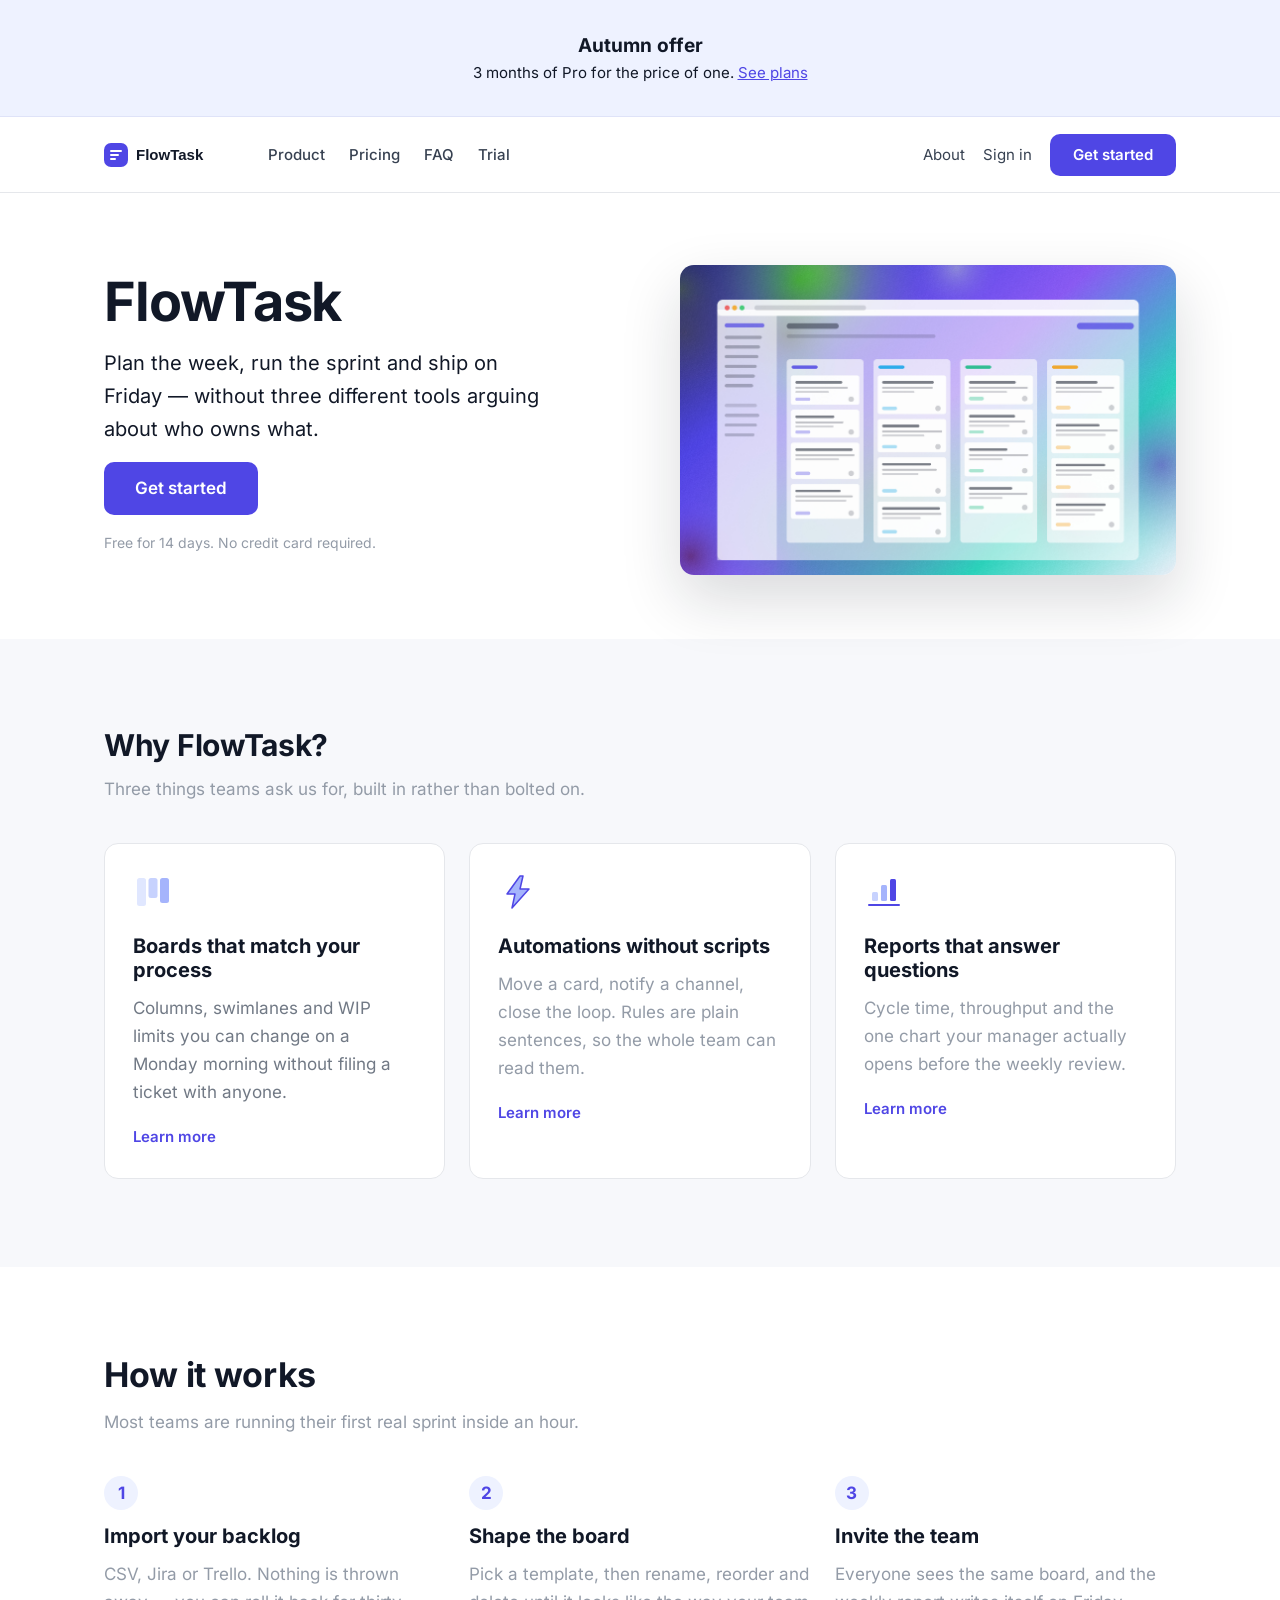
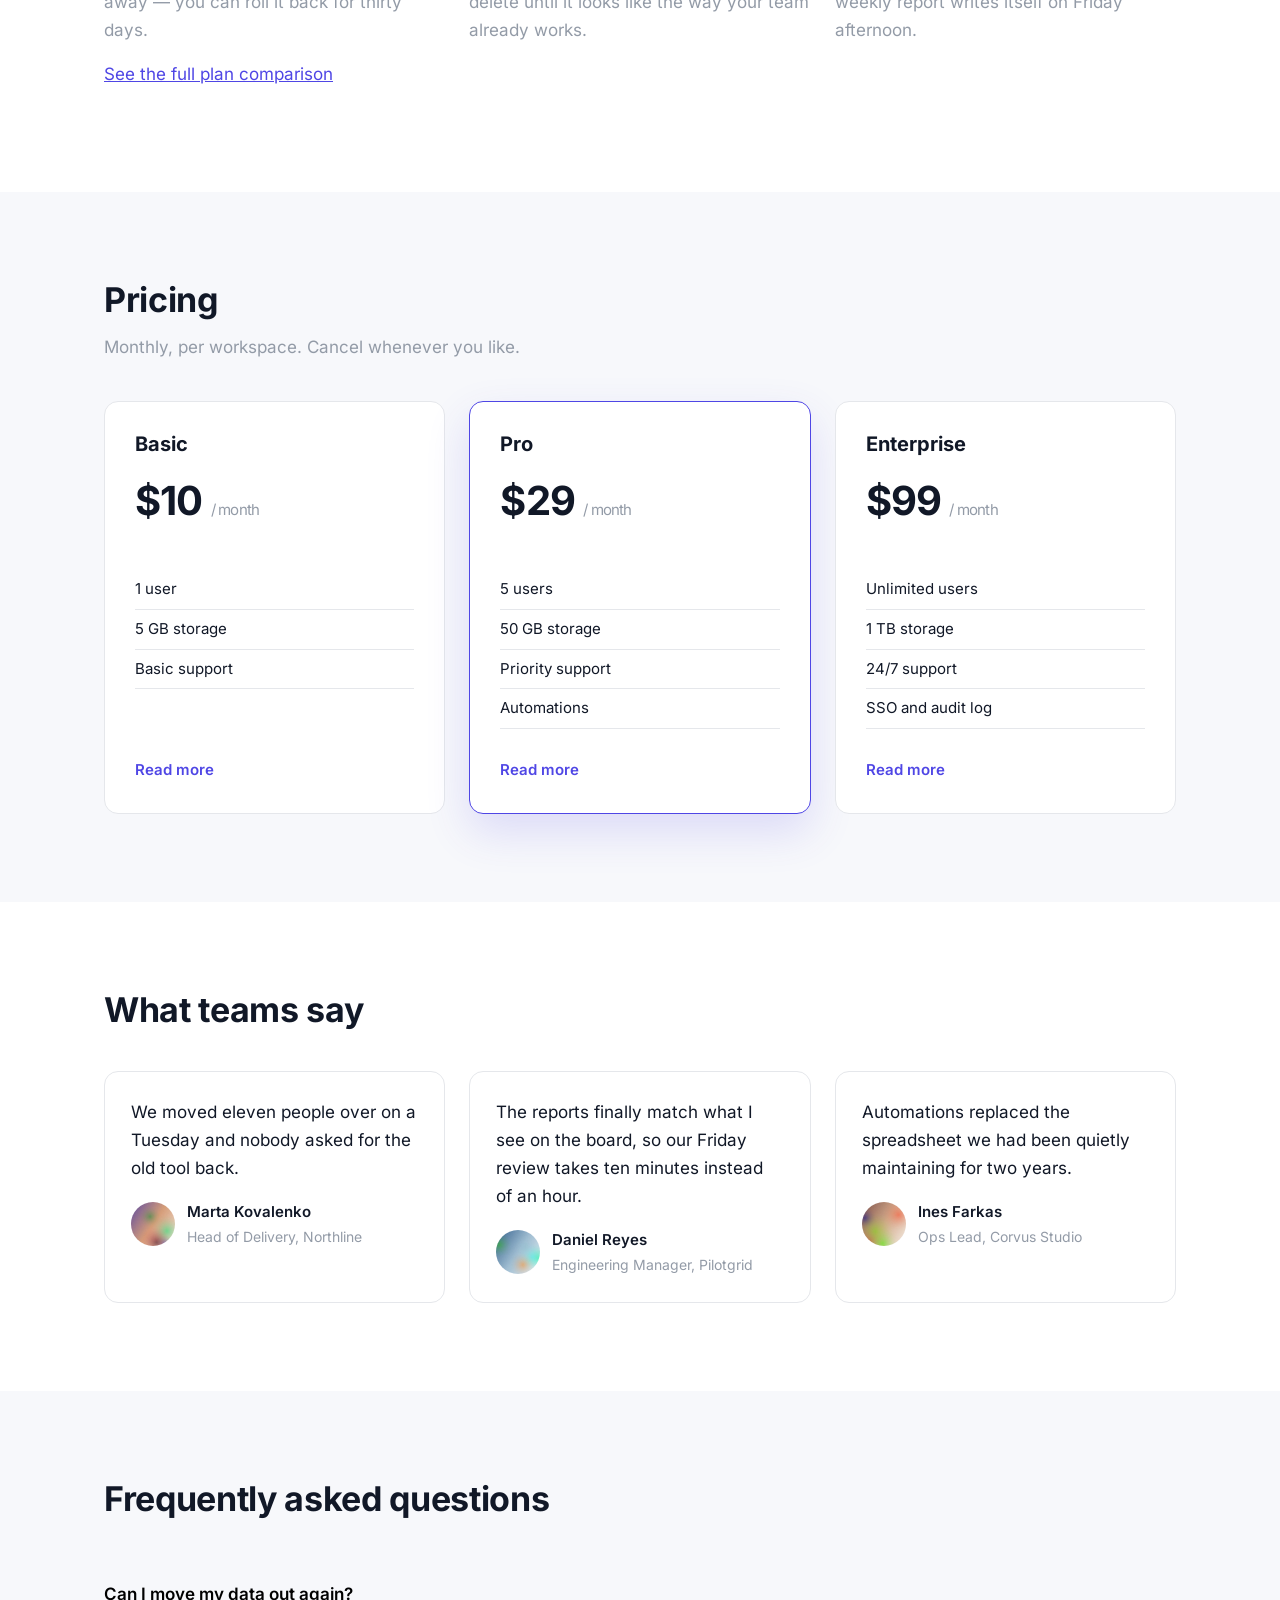
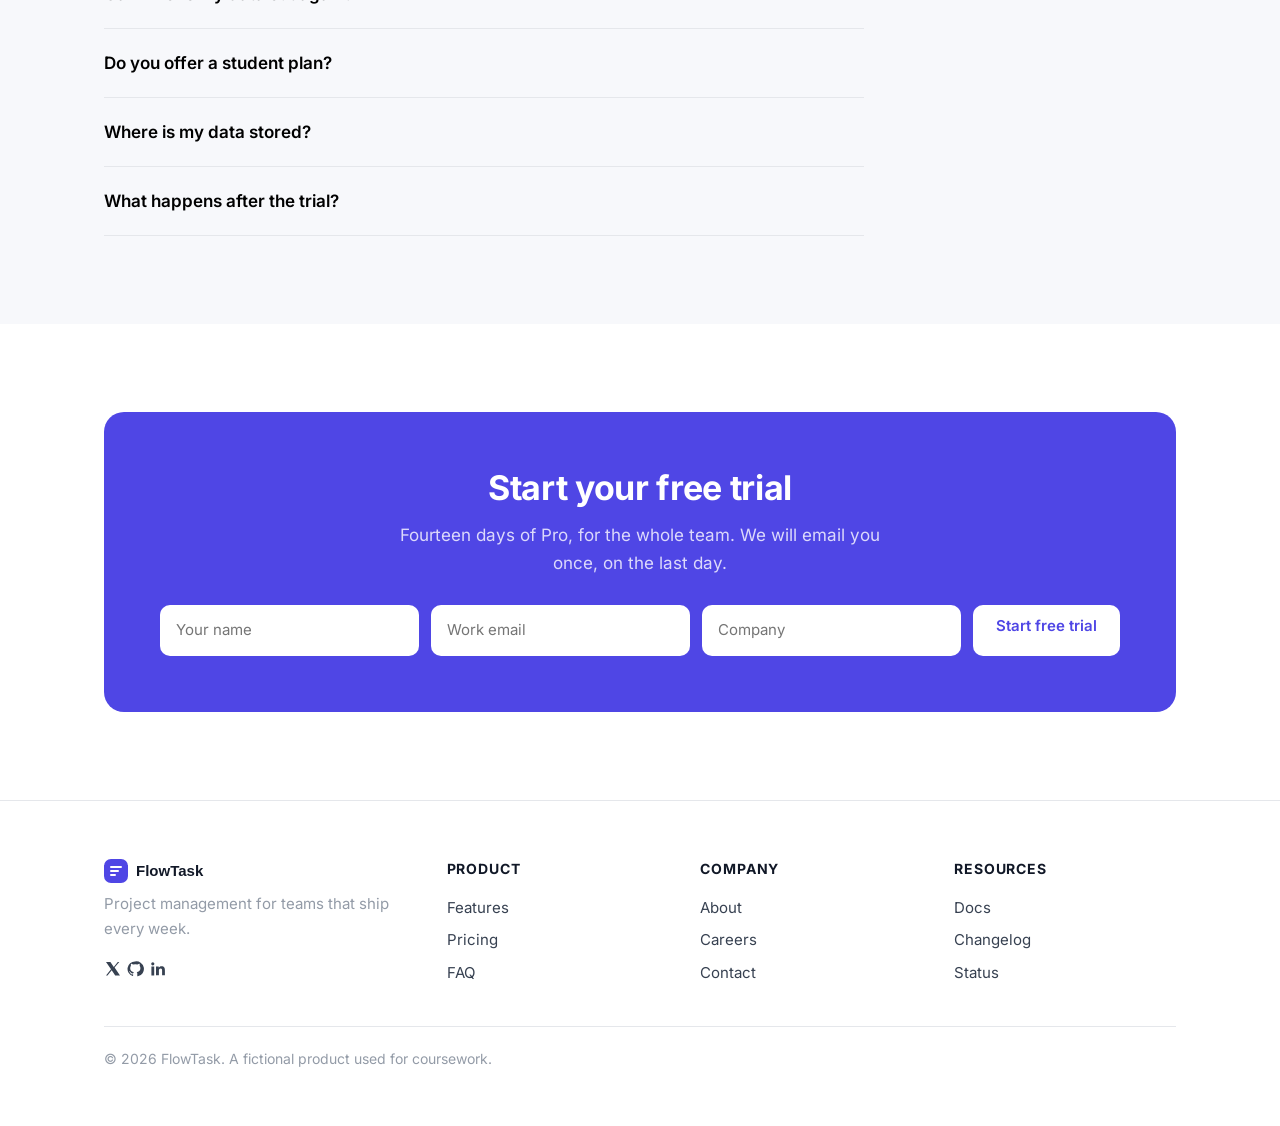
==== index.html @ 995657a0 "Initial commit Co-authored-by: Junie <junie@jetbrains.com>" ====
<!DOCTYPE html>
<html>
<head>
  <meta charset="utf-8">
  <meta name="viewport" content="width=device-width, initial-scale=1">
  <title>FlowTask</title>
  <meta name="robots" content="noindex">
  <link rel="icon" href="img/logo.svg" type="image/svg+xml">
  <link rel="stylesheet" href="css/styles.css">
  <script src="js/main.js"></script>
  <script type="application/ld+json">
  {
    "@context": "https://schema.org",
    "@type": "Product",
    "name": "FlowTask Pro",
    "description": "Project management for teams that ship every week.",
    "brand": {
      "@type": "Brand",
      "name": "FlowTask"
    },
    "aggregateRating": {
      "@type": "AggregateRating",
      "ratingValue": "4.9",
      "reviewCount": "1284"
    },
    "offers": {
      "@type": "Offer",
      "price": "19.00",
      "priceCurrency": "USD",
      "availability": "https://schema.org/InStock"
    }
  }
  </script>
</head>
<body>

<header class="site-header">
  <div class="site-header__inner">
    <img class="logo" src="img/logo.svg" alt="FlowTask" width="132" height="28">

    <nav class="nav" role="navigation" aria-label="Main navigation">
      <div class="nav-item" data-target="features">Product</div>
      <div class="nav-item" data-target="pricing">Pricing</div>
      <div class="nav-item" data-target="faq">FAQ</div>
      <div class="nav-item" data-target="trial">Trial</div>
    </nav>

    <div class="site-header__actions">
      <a class="link-quiet" href="about.html">About</a>
      <a class="link-quiet" href="#" aria-label="Sign in">Sign in</a>
      <button class="btn btn--primary" role="button" aria-label="Get started button" id="header-cta">Get started</button>
    </div>
  </div>
</header>

<main>

  <section class="hero">
    <div class="shell hero__grid">
      <div class="hero__copy">
        <h1>FlowTask</h1>
        <p class="hero__lead">Plan the week, run the sprint and ship on Friday — without three
          different tools arguing about who owns what.</p>
        <div class="button button--primary button--lg" id="hero-cta">Get started</div>
        <p class="hero__note muted">Free for 14 days. No credit card required.</p>
      </div>
      <img class="hero__image" src="img/hero.jpg">
    </div>
  </section>

  <section class="section section--alt" id="features">
    <div class="shell">
      <div class="section__head">
        <h4>Why FlowTask?</h4>
        <p class="muted">Three things teams ask us for, built in rather than bolted on.</p>
      </div>

      <div class="grid-3">
        <div class="card">
          <img class="card__icon" src="img/feature-1.svg" alt="icon" width="40" height="40">
          <h3>Boards that match your process</h3>
          <p class="soft">Columns, swimlanes and WIP limits you can change on a Monday morning
            without filing a ticket with anyone.</p>
          <a class="card__link" href="#">Learn more</a>
        </div>

        <div class="card">
          <img class="card__icon" src="img/feature-2.svg" alt="" width="40" height="40">
          <h3>Automations without scripts</h3>
          <p class="muted">Move a card, notify a channel, close the loop. Rules are plain
            sentences, so the whole team can read them.</p>
          <a class="card__link" href="#">Learn more</a>
        </div>

        <div class="card">
          <img class="card__icon" src="img/feature-3.svg" alt="" width="40" height="40">
          <h3>Reports that answer questions</h3>
          <p class="muted">Cycle time, throughput and the one chart your manager actually opens
            before the weekly review.</p>
          <a class="card__link" href="#">Learn more</a>
        </div>
      </div>
    </div>
  </section>

  <section class="section" id="how">
    <div class="shell">
      <div class="section__head">
        <h2>How it works</h2>
        <p class="muted">Most teams are running their first real sprint inside an hour.</p>
      </div>

      <div class="grid-3">
        <div>
          <span class="step__num">1</span>
          <h3>Import your backlog</h3>
          <p class="muted">CSV, Jira or Trello. Nothing is thrown away — you can roll it back for
            thirty days.</p>
        </div>
        <div>
          <span class="step__num">2</span>
          <h3>Shape the board</h3>
          <p class="muted">Pick a template, then rename, reorder and delete until it looks like
            the way your team already works.</p>
        </div>
        <div>
          <span class="step__num">3</span>
          <h3>Invite the team</h3>
          <p class="muted">Everyone sees the same board, and the weekly report writes itself on
            Friday afternoon.</p>
        </div>
      </div>

      <p><a href="#pricing-details">See the full plan comparison</a></p>
    </div>
  </section>

  <section class="section section--alt" id="pricing">
    <div class="shell">
      <div class="section__head">
        <h2>Pricing</h2>
        <p class="muted">Monthly, per workspace. Cancel whenever you like.</p>
      </div>

      <div class="grid-3">
        <div class="plan">
          <h3>Basic</h3>
          <p class="plan__price">$10 <span class="plan__period">/ month</span></p>
          <ul class="plan__list">
            <li>1 user</li>
            <li>5 GB storage</li>
            <li>Basic support</li>
          </ul>
          <div class="plan__cta">
            <a class="card__link" href="#">Read more</a>
          </div>
        </div>

        <div class="plan plan--featured">
          <h3>Pro</h3>
          <p class="plan__price">$29 <span class="plan__period">/ month</span></p>
          <ul class="plan__list">
            <li>5 users</li>
            <li>50 GB storage</li>
            <li>Priority support</li>
            <li>Automations</li>
          </ul>
          <div class="plan__cta">
            <a class="card__link" href="#">Read more</a>
          </div>
        </div>

        <div class="plan">
          <h3>Enterprise</h3>
          <p class="plan__price">$99 <span class="plan__period">/ month</span></p>
          <ul class="plan__list">
            <li>Unlimited users</li>
            <li>1 TB storage</li>
            <li>24/7 support</li>
            <li>SSO and audit log</li>
          </ul>
          <div class="plan__cta">
            <a class="card__link" href="#">Read more</a>
          </div>
        </div>
      </div>
    </div>
  </section>

  <section class="section" id="testimonials">
    <div class="shell">
      <div class="section__head">
        <h2>What teams say</h2>
      </div>

      <div class="grid-3">
        <div class="quote">
          <p>We moved eleven people over on a Tuesday and nobody asked for the old tool back.</p>
          <div class="quote__person">
            <img class="quote__avatar" src="img/avatar-1.jpg" alt="" width="44" height="44">
            <div>
              <div class="quote__name">Marta Kovalenko</div>
              <div class="quote__role">Head of Delivery, Northline</div>
            </div>
          </div>
        </div>

        <div class="quote">
          <p>The reports finally match what I see on the board, so our Friday review takes ten
            minutes instead of an hour.</p>
          <div class="quote__person">
            <img class="quote__avatar" src="img/avatar-2.jpg" alt="" width="44" height="44">
            <div>
              <div class="quote__name">Daniel Reyes</div>
              <div class="quote__role">Engineering Manager, Pilotgrid</div>
            </div>
          </div>
        </div>

        <div class="quote">
          <p>Automations replaced the spreadsheet we had been quietly maintaining for two years.</p>
          <div class="quote__person">
            <img class="quote__avatar" src="img/avatar-3.jpg" alt="" width="44" height="44">
            <div>
              <div class="quote__name">Ines Farkas</div>
              <div class="quote__role">Ops Lead, Corvus Studio</div>
            </div>
          </div>
        </div>
      </div>
    </div>
  </section>

  <section class="section section--alt" id="faq">
    <div class="shell">
      <div class="section__head">
        <h2>Frequently asked questions</h2>
      </div>

      <div class="faq">

      <div class="faq__item">
        <button class="faq__q" type="button" aria-expanded="true">Can I move my data out again?</button>
        <div class="faq__a">
          <p>Yes. Every board exports to CSV and JSON, including comments and history, and the
            export runs on demand rather than on a schedule.</p>
        </div>
      </div>

      <div class="faq__item">
        <button class="faq__q" type="button" aria-expanded="true">Do you offer a student plan?</button>
        <div class="faq__a">
          <p>Students and non-profits get Pro at no cost for a year. Write to us from an
            institutional address and we will switch the workspace over.</p>
        </div>
      </div>

      <div class="faq__item">
        <button class="faq__q" type="button" aria-expanded="true">Where is my data stored?</button>
        <div class="faq__a">
          <p>In the EU by default. Enterprise workspaces can pin storage to a specific region and
            receive an audit log of every access.</p>
        </div>
      </div>

      <div class="faq__item">
        <button class="faq__q" type="button" aria-expanded="true">What happens after the trial?</button>
        <div class="faq__a">
          <p>The workspace becomes read-only for thirty days. Nothing is deleted until you ask us
            to delete it.</p>
        </div>
        </div>
      </div>
    </div>
  </section>

  <section class="section" id="trial">
    <div class="shell">
      <div class="trial">
        <h2>Start your free trial</h2>
        <p class="trial__lead">Fourteen days of Pro, for the whole team. We will email you once,
          on the last day.</p>

        <form class="trial__form" id="trial-form">
          <input class="trial__input" type="text" name="name" placeholder="Your name">
          <input class="trial__input" type="email" name="email" placeholder="Work email">
          <input class="trial__input" type="text" name="company" placeholder="Company">
          <div class="button button--invert" role="button" tabindex="0" id="trial-submit">Start free trial</div>
        </form>
      </div>
    </div>
  </section>

</main>

<footer class="site-footer">
  <div class="shell">
    <div class="site-footer__cols">
      <div>
        <img src="img/logo.svg" alt="FlowTask" width="132" height="28">
        <p class="muted">Project management for teams that ship every week.</p>
        <div class="social">
          <a href="#">
            <svg width="18" height="18" viewBox="0 0 18 18" aria-hidden="true">
              <path d="M10.6 7.6 15.3 2h-1.5l-4 4.9L6.4 2H2l5 7.3L2 15.5h1.5l4.2-5.2 3.5 5.2H16l-5.4-7.9Z" fill="#374151"/>
            </svg>
          </a>
          <a href="#">
            <svg width="18" height="18" viewBox="0 0 18 18" aria-hidden="true">
              <path d="M9 1.5a7.5 7.5 0 0 0-2.4 14.6c.4.1.5-.2.5-.4v-1.4c-2 .4-2.5-.5-2.7-1-.1-.3-.6-1-1-1.2-.3-.2-.8-.6 0-.6.7 0 1.2.7 1.4 1 .8 1.3 2 1 2.5.7.1-.6.3-1 .6-1.2-1.8-.2-3.7-.9-3.7-4 0-.9.3-1.6.8-2.2-.1-.2-.4-1 .1-2.1 0 0 .7-.2 2.2.8a7.4 7.4 0 0 1 4 0c1.5-1 2.2-.8 2.2-.8.5 1.1.2 1.9.1 2.1.5.6.8 1.3.8 2.2 0 3.1-1.9 3.8-3.7 4 .3.3.6.8.6 1.6v2.3c0 .2.1.5.5.4A7.5 7.5 0 0 0 9 1.5Z" fill="#374151"/>
            </svg>
          </a>
          <a href="#">
            <svg width="18" height="18" viewBox="0 0 18 18" aria-hidden="true">
              <path d="M3.4 6.4h2.8v9H3.4v-9Zm1.4-4.2a1.6 1.6 0 1 1 0 3.2 1.6 1.6 0 0 1 0-3.2ZM8 6.4h2.7v1.2h.1c.4-.7 1.3-1.4 2.7-1.4 2.9 0 3.4 1.8 3.4 4.2v4.9h-2.8v-4.4c0-1 0-2.4-1.5-2.4s-1.7 1.1-1.7 2.3v4.5H8v-9Z" fill="#374151"/>
            </svg>
          </a>
        </div>
      </div>

      <div>
        <div class="site-footer__title">Product</div>
        <ul>
          <li><a href="#features">Features</a></li>
          <li><a href="#pricing">Pricing</a></li>
          <li><a href="#faq">FAQ</a></li>
        </ul>
      </div>

      <div>
        <div class="site-footer__title">Company</div>
        <ul>
          <li><a href="about.html">About</a></li>
          <li><a href="#">Careers</a></li>
          <li><a href="#">Contact</a></li>
        </ul>
      </div>

      <div>
        <div class="site-footer__title">Resources</div>
        <ul>
          <li><a href="#">Docs</a></li>
          <li><a href="#">Changelog</a></li>
          <li><a href="#">Status</a></li>
        </ul>
      </div>
    </div>

    <p class="legal">© 2026 FlowTask. A fictional product used for coursework.</p>
  </div>
</footer>

</body>
</html>
---- css/styles.css ----
/* FlowTask — landing page styles */

@font-face {
  font-family: "Inter";
  src: url("../fonts/inter-latin.woff2") format("woff2");
  font-weight: 400 700;
  font-style: normal;
}

:root {
  --ink: #111827;
  --ink-muted: #939ba7;
  --ink-soft: #717985;
  --brand: #4f46e5;
  --brand-dark: #4338ca;
  --brand-tint: #eef2ff;
  --surface: #ffffff;
  --surface-alt: #f7f8fb;
  --line: #e5e7eb;
  --radius: 14px;
  --shell: 1120px;
  --step: 24px;
}

*,
*::before,
*::after {
  box-sizing: border-box;
}

body {
  margin: 0;
  font-family: "Inter", "Segoe UI", Arial, sans-serif;
  font-size: 17px;
  line-height: 1.65;
  color: var(--ink);
  background: var(--surface);
}

:focus {
  outline: none;
}

img {
  max-width: 100%;
  height: auto;
}

h1,
h2,
h3,
h4 {
  line-height: 1.2;
  margin: 0 0 12px;
}

h1 {
  font-size: 54px;
  letter-spacing: -0.02em;
}

h2 {
  font-size: 34px;
  letter-spacing: -0.01em;
}

h3 {
  font-size: 20px;
}

h4 {
  font-size: 30px;
  letter-spacing: -0.01em;
}

p {
  margin: 0 0 16px;
}

a {
  color: var(--brand);
}

.shell {
  max-width: var(--shell);
  margin: 0 auto;
  padding: 0 var(--step);
}

.muted {
  color: var(--ink-muted);
}

.soft {
  color: var(--ink-soft);
}

.section {
  padding: 88px 0;
}

.section--alt {
  background: var(--surface-alt);
}

.section__head {
  max-width: 640px;
  margin-bottom: 40px;
}

/* Header */

.site-header {
  position: sticky;
  top: 0;
  z-index: 40;
  height: 76px;
  background: rgba(255, 255, 255, 0.94);
  backdrop-filter: blur(8px);
  border-bottom: 1px solid var(--line);
}

.site-header__inner {
  max-width: var(--shell);
  height: 76px;
  margin: 0 auto;
  padding: 0 var(--step);
  display: flex;
  align-items: center;
  gap: 32px;
}

.nav {
  display: flex;
  gap: 24px;
  margin-right: auto;
}

.nav-item {
  font-size: 15px;
  font-weight: 500;
  color: #374151;
  cursor: pointer;
}

.nav-item:hover {
  color: var(--brand);
}

.site-header__actions {
  display: flex;
  align-items: center;
  gap: 18px;
}

.link-quiet {
  font-size: 15px;
  color: #374151;
  text-decoration: none;
}

.link-quiet:hover {
  color: var(--brand);
}

/* Buttons — .btn is the real element, .button is the styled box */

.btn,
.button {
  display: inline-block;
  padding: 11px 22px;
  border: 1px solid transparent;
  border-radius: 10px;
  font: inherit;
  font-size: 15px;
  font-weight: 600;
  line-height: 1.2;
  text-align: center;
  text-decoration: none;
  cursor: pointer;
}

.btn--primary,
.button--primary {
  background: var(--brand);
  color: #ffffff;
}

.btn--primary:hover,
.button--primary:hover {
  background: var(--brand-dark);
}

.button--invert {
  background: #ffffff;
  color: var(--brand);
}

.button--invert:hover {
  background: #eef0ff;
}

.btn--ghost {
  background: transparent;
  border-color: var(--line);
  color: var(--ink);
}

.button--lg {
  padding: 15px 30px;
  font-size: 17px;
}

/* Promo banner */

.promo {
  background: var(--brand-tint);
  border-bottom: 1px solid #dfe3f8;
  padding: 30px var(--step);
  text-align: center;
  font-size: 15px;
}

.promo strong {
  display: block;
  font-size: 19px;
}

/* Hero */

.hero {
  padding: 72px 0 64px;
}

.hero__grid {
  display: grid;
  grid-template-columns: 1.05fr 1fr;
  gap: 56px;
  align-items: center;
}

.hero__lead {
  font-size: 20px;
  max-width: 34ch;
}

.hero__note {
  font-size: 14px;
  margin-top: 16px;
}

.hero__image {
  width: 100%;
  border-radius: var(--radius);
  box-shadow: 0 24px 60px rgba(17, 24, 39, 0.16);
}

/* Cards */

.grid-3 {
  display: grid;
  grid-template-columns: repeat(3, 1fr);
  gap: 24px;
}

.card {
  background: var(--surface);
  border: 1px solid var(--line);
  border-radius: var(--radius);
  padding: 28px;
}

.card__icon {
  margin-bottom: 14px;
}

.card__link {
  font-size: 15px;
  font-weight: 600;
  text-decoration: none;
}

/* Steps */

.step__num {
  display: inline-flex;
  align-items: center;
  justify-content: center;
  width: 34px;
  height: 34px;
  margin-bottom: 14px;
  border-radius: 50%;
  background: var(--brand-tint);
  color: var(--brand);
  font-weight: 700;
}

/* Pricing */

.plan {
  display: flex;
  flex-direction: column;
  background: var(--surface);
  border: 1px solid var(--line);
  border-radius: var(--radius);
  padding: 30px;
}

.plan--featured {
  border-color: var(--brand);
  box-shadow: 0 18px 44px rgba(79, 70, 229, 0.16);
}

.plan__price {
  font-size: 40px;
  font-weight: 700;
  letter-spacing: -0.02em;
}

.plan__period {
  font-size: 15px;
  font-weight: 400;
  color: var(--ink-muted);
}

.plan__list {
  list-style: none;
  margin: 20px 0 26px;
  padding: 0;
  font-size: 15px;
}

.plan__list li {
  padding: 7px 0;
  border-bottom: 1px solid var(--line);
}

.plan__cta {
  margin-top: auto;
}

/* Testimonials */

.quote {
  background: var(--surface);
  border: 1px solid var(--line);
  border-radius: var(--radius);
  padding: 26px;
}

.quote__person {
  display: flex;
  align-items: center;
  gap: 12px;
  margin-top: 18px;
}

.quote__avatar {
  width: 44px;
  height: 44px;
  border-radius: 50%;
  object-fit: cover;
}

.quote__name {
  font-size: 15px;
  font-weight: 600;
}

.quote__role {
  font-size: 14px;
  color: var(--ink-muted);
}

/* FAQ */

.faq {
  max-width: 760px;
}

.faq__item {
  border-bottom: 1px solid var(--line);
}

.faq__q {
  width: 100%;
  padding: 20px 0;
  background: none;
  border: 0;
  font: inherit;
  font-weight: 600;
  text-align: left;
  cursor: pointer;
}

.faq__a {
  display: none;
  padding-bottom: 20px;
  color: #374151;
}

.faq__item.is-open .faq__a {
  display: block;
}

/* Trial form */

.trial {
  background: var(--brand);
  border-radius: 20px;
  padding: 56px;
  color: #ffffff;
  text-align: center;
}

.trial h2 {
  color: #ffffff;
}

.trial__lead {
  color: #dcd9fb;
  max-width: 46ch;
  margin: 0 auto 28px;
}

.trial__form {
  display: flex;
  flex-wrap: wrap;
  justify-content: center;
  gap: 12px;
}

.trial__input {
  flex: 1 1 210px;
  max-width: 260px;
  padding: 13px 16px;
  border: 0;
  border-radius: 10px;
  font: inherit;
  font-size: 15px;
}

/* Footer */

.site-footer {
  padding: 56px 0 40px;
  border-top: 1px solid var(--line);
  font-size: 15px;
}

.site-footer__cols {
  display: grid;
  grid-template-columns: 1.4fr 1fr 1fr 1fr;
  gap: 32px;
}

.site-footer__title {
  font-size: 14px;
  font-weight: 700;
  text-transform: uppercase;
  letter-spacing: 0.06em;
  margin-bottom: 12px;
}

.site-footer ul {
  list-style: none;
  margin: 0;
  padding: 0;
}

.site-footer li {
  padding: 4px 0;
}

.site-footer a {
  color: #374151;
  text-decoration: none;
}

.site-footer a:hover {
  color: var(--brand);
}

.social {
  display: flex;
  gap: 4px;
  margin-top: 18px;
}

.social a {
  display: inline-flex;
  width: 18px;
  height: 18px;
}

.legal {
  margin-top: 36px;
  padding-top: 20px;
  border-top: 1px solid var(--line);
  color: var(--ink-muted);
  font-size: 14px;
}

/* About page */

.page-head {
  padding: 64px 0 24px;
}

.prose {
  max-width: 68ch;
}

.prose h2 {
  margin-top: 40px;
}

/* Shared UI kit — carried over from the FlowTask app shell */

.dashboard {
  display: grid;
  grid-template-columns: 240px 1fr;
  min-height: 100vh;
  background: var(--surface-alt);
}

.dashboard__sidebar {
  padding: 24px 18px;
  background: #0f172a;
  color: #cbd5f5;
}

.dashboard__nav-link {
  display: block;
  padding: 9px 12px;
  border-radius: 8px;
  color: #cbd5f5;
  text-decoration: none;
}

.dashboard__nav-link.is-active {
  background: rgba(79, 70, 229, 0.24);
  color: #ffffff;
}

.dashboard__topbar {
  display: flex;
  align-items: center;
  justify-content: space-between;
  height: 64px;
  padding: 0 24px;
  background: var(--surface);
  border-bottom: 1px solid var(--line);
}

.board {
  display: flex;
  gap: 16px;
  padding: 24px;
  overflow-x: auto;
}

.board__column {
  flex: 0 0 280px;
  background: var(--surface);
  border: 1px solid var(--line);
  border-radius: 12px;
  padding: 14px;
}

.board__card {
  background: var(--surface);
  border: 1px solid var(--line);
  border-radius: 10px;
  padding: 12px;
  margin-bottom: 10px;
  box-shadow: 0 1px 2px rgba(17, 24, 39, 0.06);
}

.board__card--urgent {
  border-left: 3px solid #ef4444;
}

.tag {
  display: inline-block;
  padding: 2px 9px;
  border-radius: 999px;
  background: var(--brand-tint);
  color: var(--brand-dark);
  font-size: 12px;
  font-weight: 600;
}

.tag--done {
  background: #dcfce7;
  color: #166534;
}

.tag--blocked {
  background: #fee2e2;
  color: #991b1b;
}

.avatar-stack {
  display: flex;
}

.avatar-stack img {
  width: 28px;
  height: 28px;
  border-radius: 50%;
  border: 2px solid var(--surface);
  margin-left: -8px;
}

.modal {
  position: fixed;
  inset: 0;
  display: grid;
  place-items: center;
  background: rgba(15, 23, 42, 0.5);
}

.modal__panel {
  width: min(560px, 92vw);
  background: var(--surface);
  border-radius: 16px;
  padding: 28px;
}

.toast {
  position: fixed;
  right: 24px;
  bottom: 24px;
  padding: 14px 18px;
  border-radius: 12px;
  background: #0f172a;
  color: #ffffff;
  box-shadow: 0 12px 30px rgba(15, 23, 42, 0.32);
}

.table {
  width: 100%;
  border-collapse: collapse;
  font-size: 15px;
}

.table th,
.table td {
  padding: 10px 12px;
  border-bottom: 1px solid var(--line);
  text-align: left;
}

.table thead th {
  background: var(--surface-alt);
  font-size: 13px;
  text-transform: uppercase;
  letter-spacing: 0.05em;
}

/* Responsive */

@media (max-width: 900px) {
  .hero__grid,
  .grid-3,
  .site-footer__cols {
    grid-template-columns: 1fr;
  }

  h1 {
    font-size: 40px;
  }

  h4 {
    font-size: 26px;
  }

  .nav {
    display: none;
  }

  .trial {
    padding: 36px 22px;
  }
}
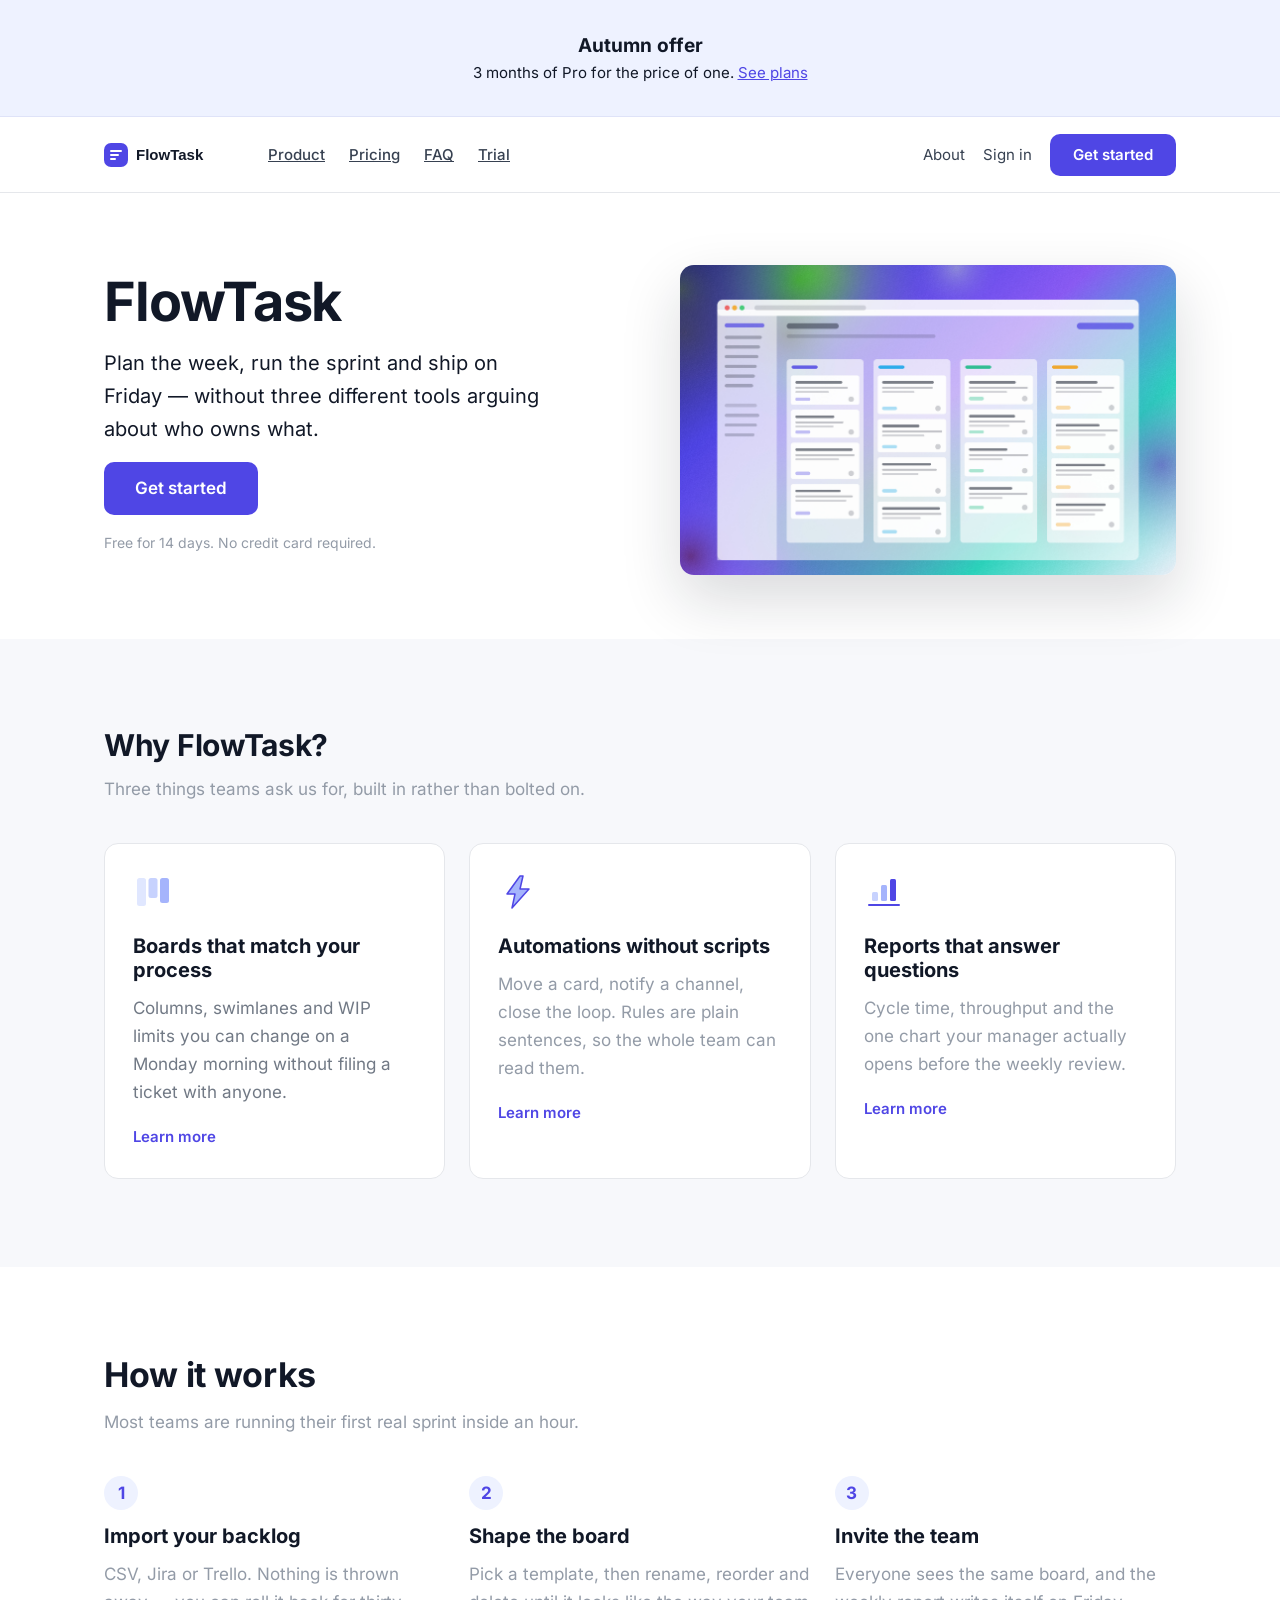
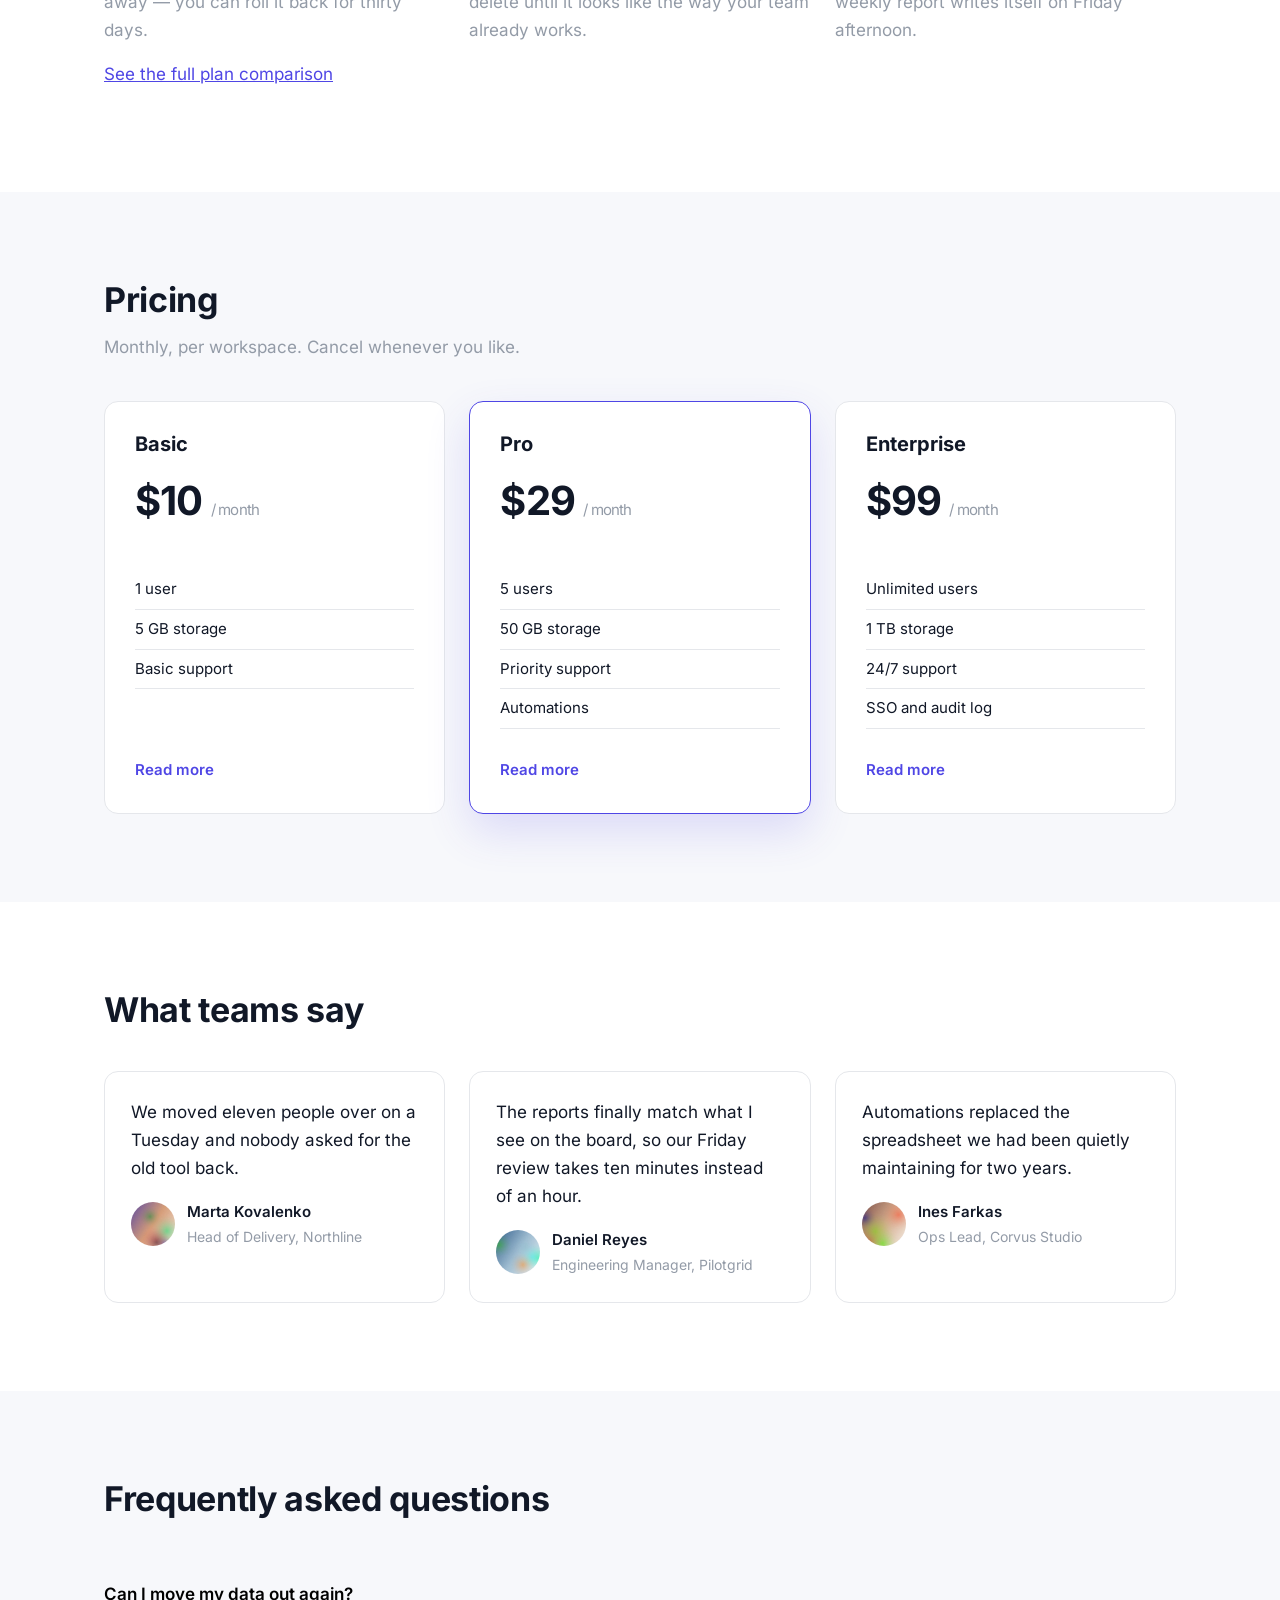
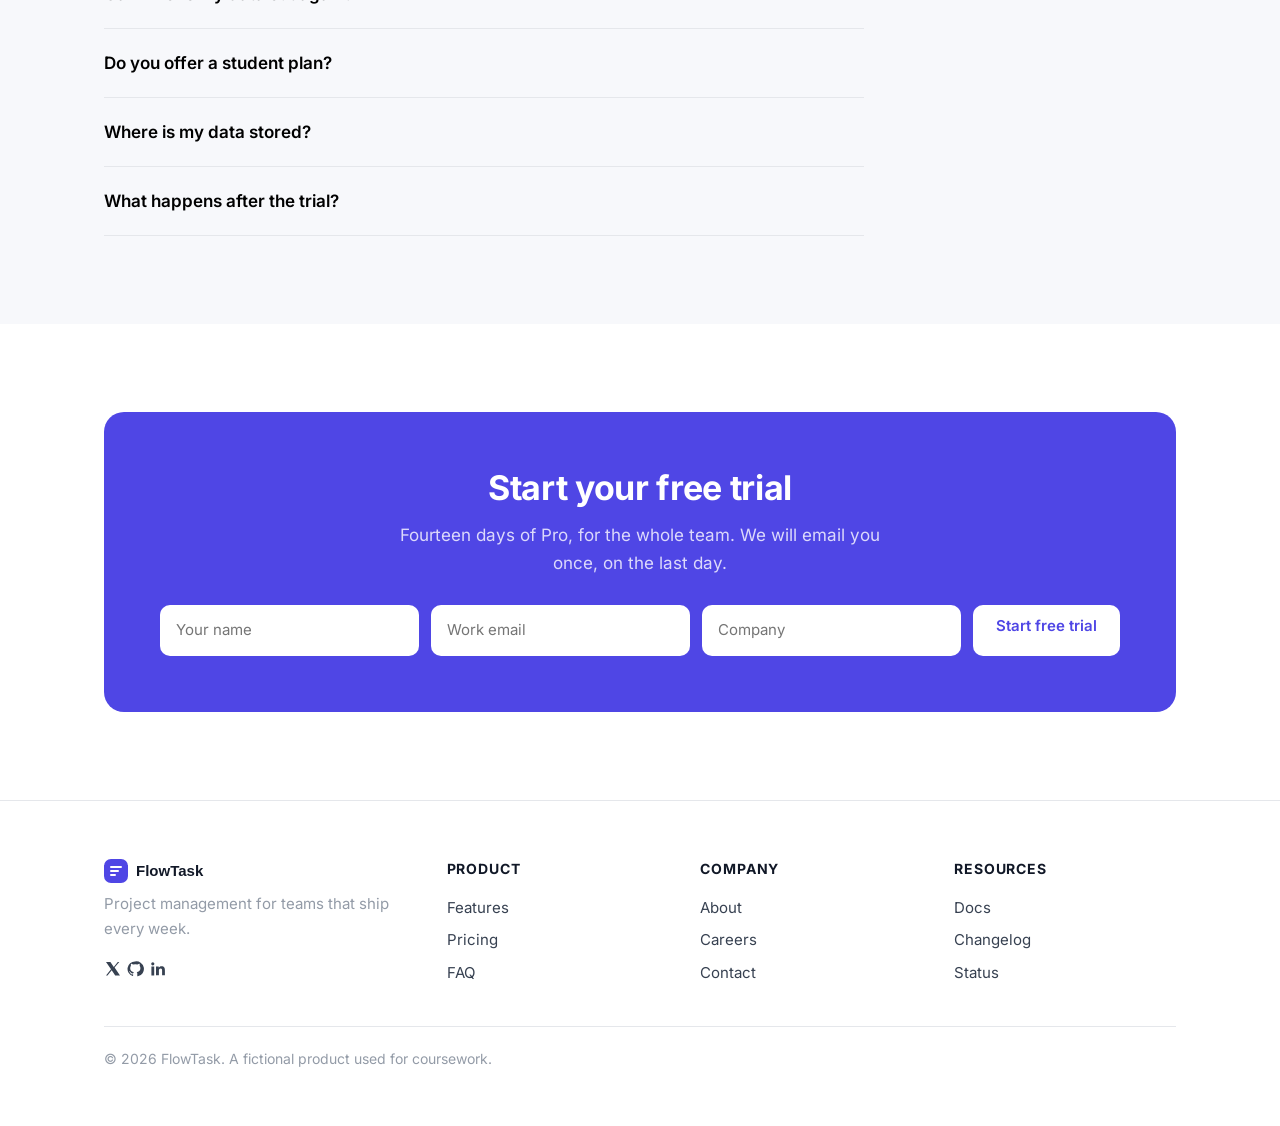
==== commit f62de0e3: "feat: improve accessibility and add sitemap" ====
--- a/index.html
+++ b/index.html
@@ -1,12 +1,17 @@
 <!DOCTYPE html>
-<html>
+<html lang="en">
 <head>
   <meta charset="utf-8">
   <meta name="viewport" content="width=device-width, initial-scale=1">
   <title>FlowTask</title>
-  <meta name="robots" content="noindex">
   <link rel="icon" href="img/logo.svg" type="image/svg+xml">
   <link rel="stylesheet" href="css/styles.css">
+  <link rel="canonical" href="https://frontend-lab-4-5-ai-agent-for-web-q.vercel.app/">
+  <meta property="og:url" content="https://frontend-lab-4-5-ai-agent-for-web-q.vercel.app/">
+  <meta property="og:title" content="FlowTask">
+  <meta property="og:description" content="Project management for teams that ship every week.">
+  <meta property="og:type" content="website">
+  <meta property="og:image" content="https://frontend-lab-4-5-ai-agent-for-web-q.vercel.app/img/hero.jpg">
   <script src="js/main.js"></script>
   <script type="application/ld+json">
   {
@@ -18,14 +23,9 @@
       "@type": "Brand",
       "name": "FlowTask"
     },
-    "aggregateRating": {
-      "@type": "AggregateRating",
-      "ratingValue": "4.9",
-      "reviewCount": "1284"
-    },
     "offers": {
       "@type": "Offer",
-      "price": "19.00",
+      "price": "10.00",
       "priceCurrency": "USD",
       "availability": "https://schema.org/InStock"
     }
@@ -33,22 +33,23 @@
   </script>
 </head>
 <body>
+<div class="promo"><strong>Autumn offer</strong> 3 months of Pro for the price of one. <a href="#pricing">See plans</a></div>
 
 <header class="site-header">
   <div class="site-header__inner">
     <img class="logo" src="img/logo.svg" alt="FlowTask" width="132" height="28">
 
     <nav class="nav" role="navigation" aria-label="Main navigation">
-      <div class="nav-item" data-target="features">Product</div>
-      <div class="nav-item" data-target="pricing">Pricing</div>
-      <div class="nav-item" data-target="faq">FAQ</div>
-      <div class="nav-item" data-target="trial">Trial</div>
+      <a class="nav-item" href="#features">Product</a>
+      <a class="nav-item" href="#pricing">Pricing</a>
+      <a class="nav-item" href="#faq">FAQ</a>
+      <a class="nav-item" href="#trial">Trial</a>
     </nav>
 
     <div class="site-header__actions">
       <a class="link-quiet" href="about.html">About</a>
       <a class="link-quiet" href="#" aria-label="Sign in">Sign in</a>
-      <button class="btn btn--primary" role="button" aria-label="Get started button" id="header-cta">Get started</button>
+      <button class="btn btn--primary" id="header-cta">Get started</button>
     </div>
   </div>
 </header>
--- a/css/styles.css
+++ b/css/styles.css
@@ -41,6 +41,11 @@
   outline: none;
 }
 
+*:focus-visible {
+  outline: 2px solid #4f46e5;
+  outline-offset: 2px;
+}
+
 img {
   max-width: 100%;
   height: auto;
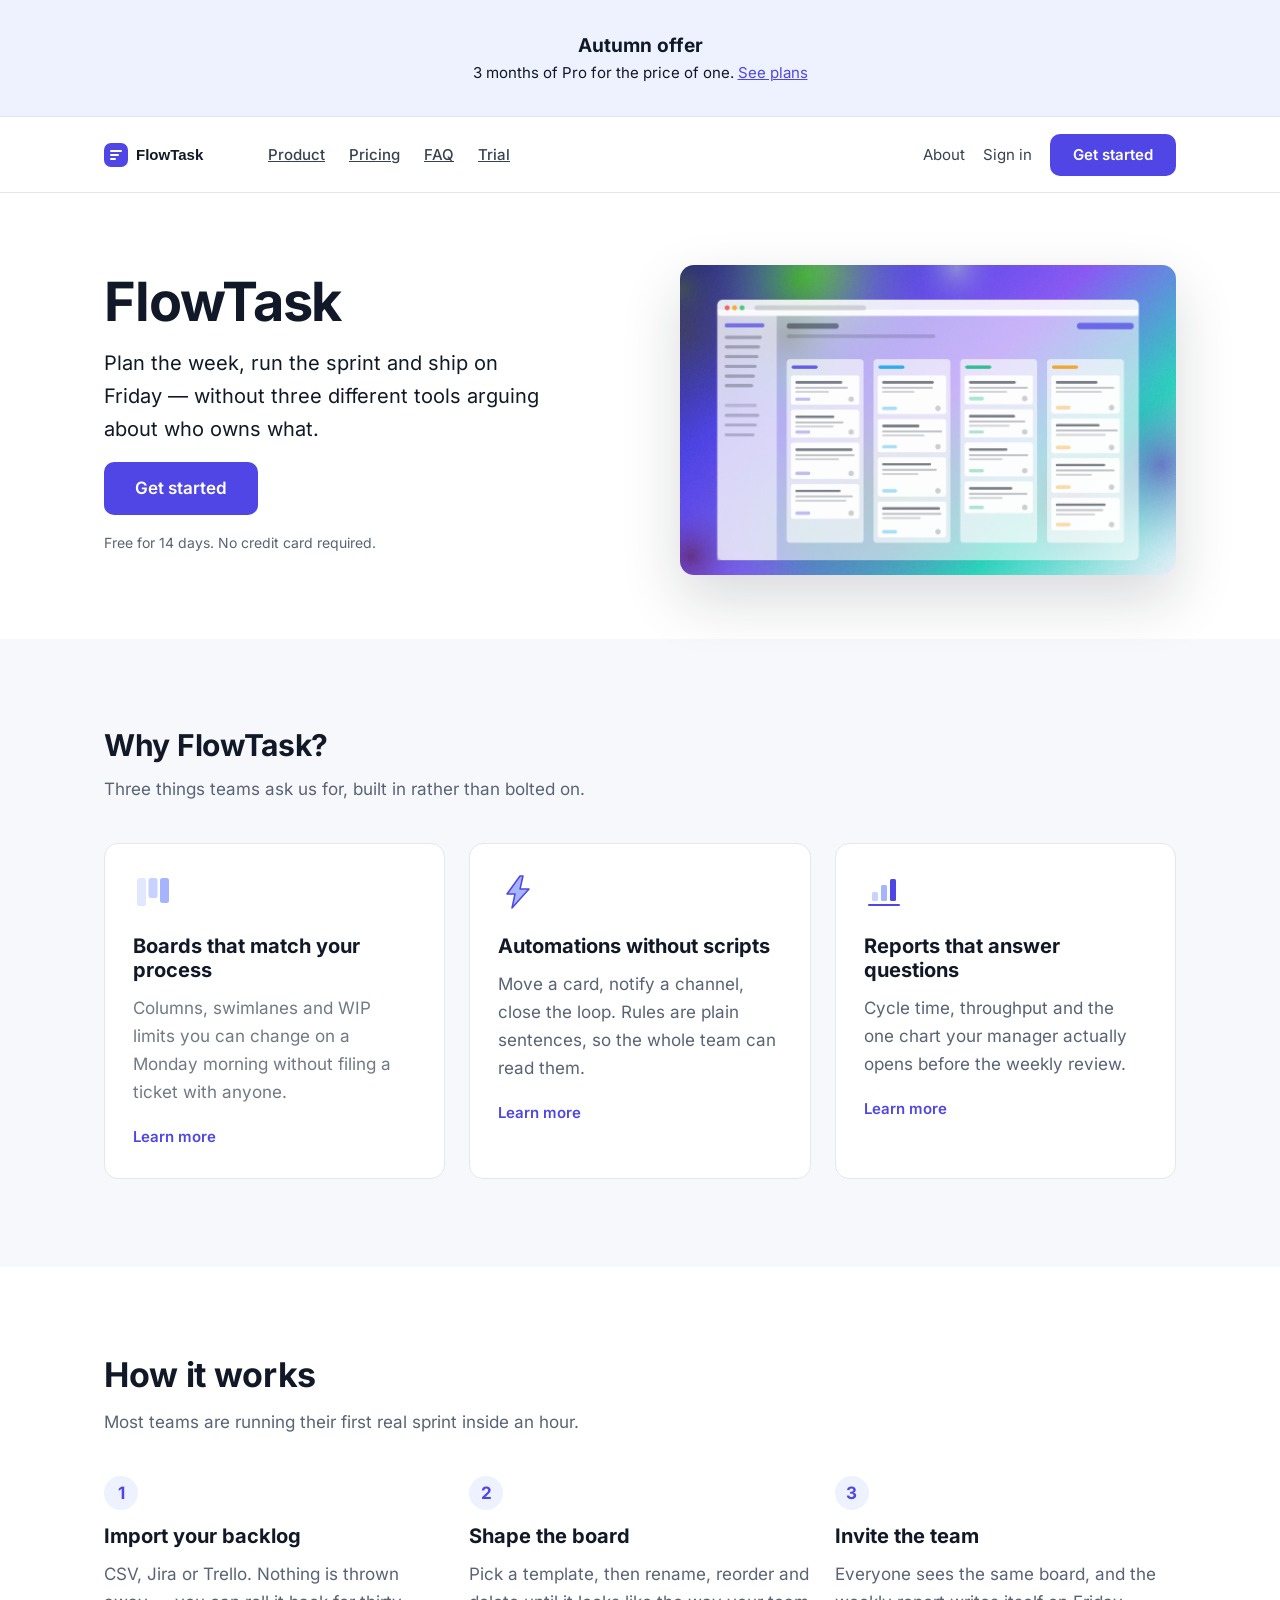
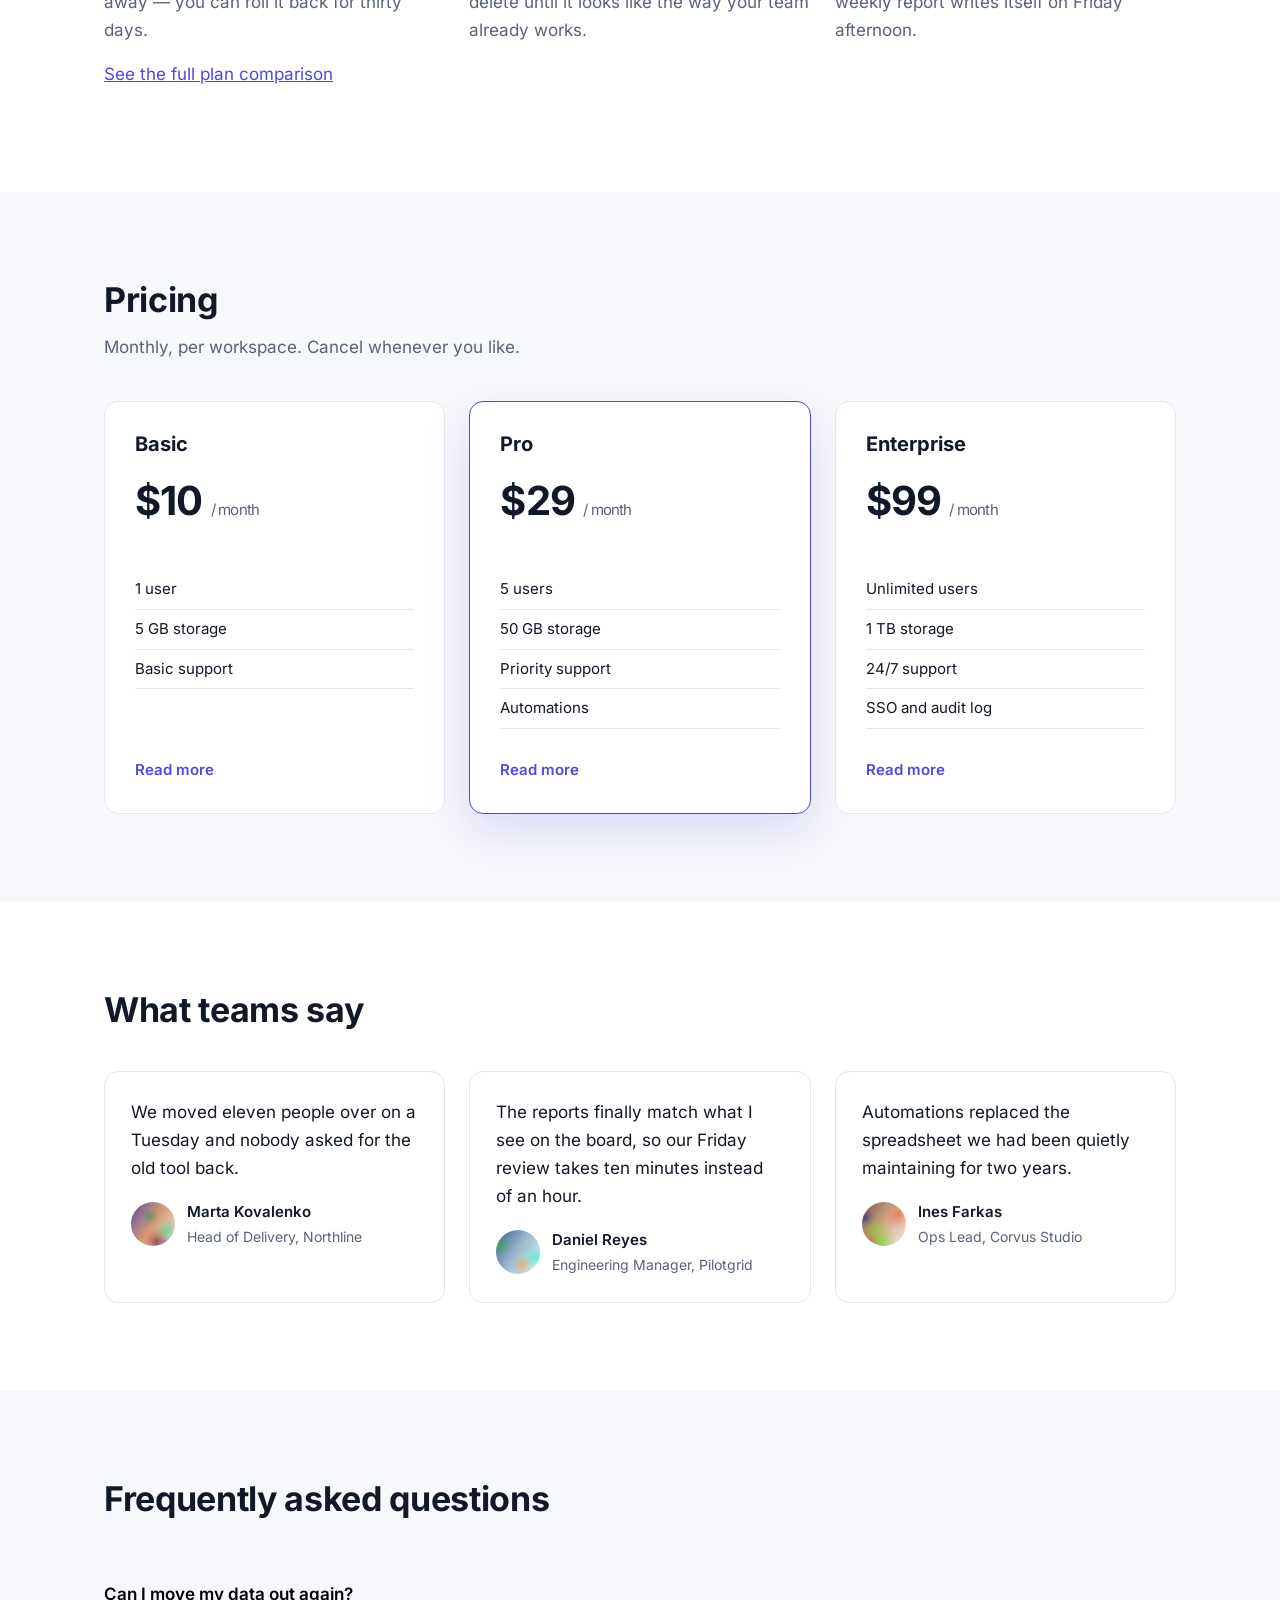
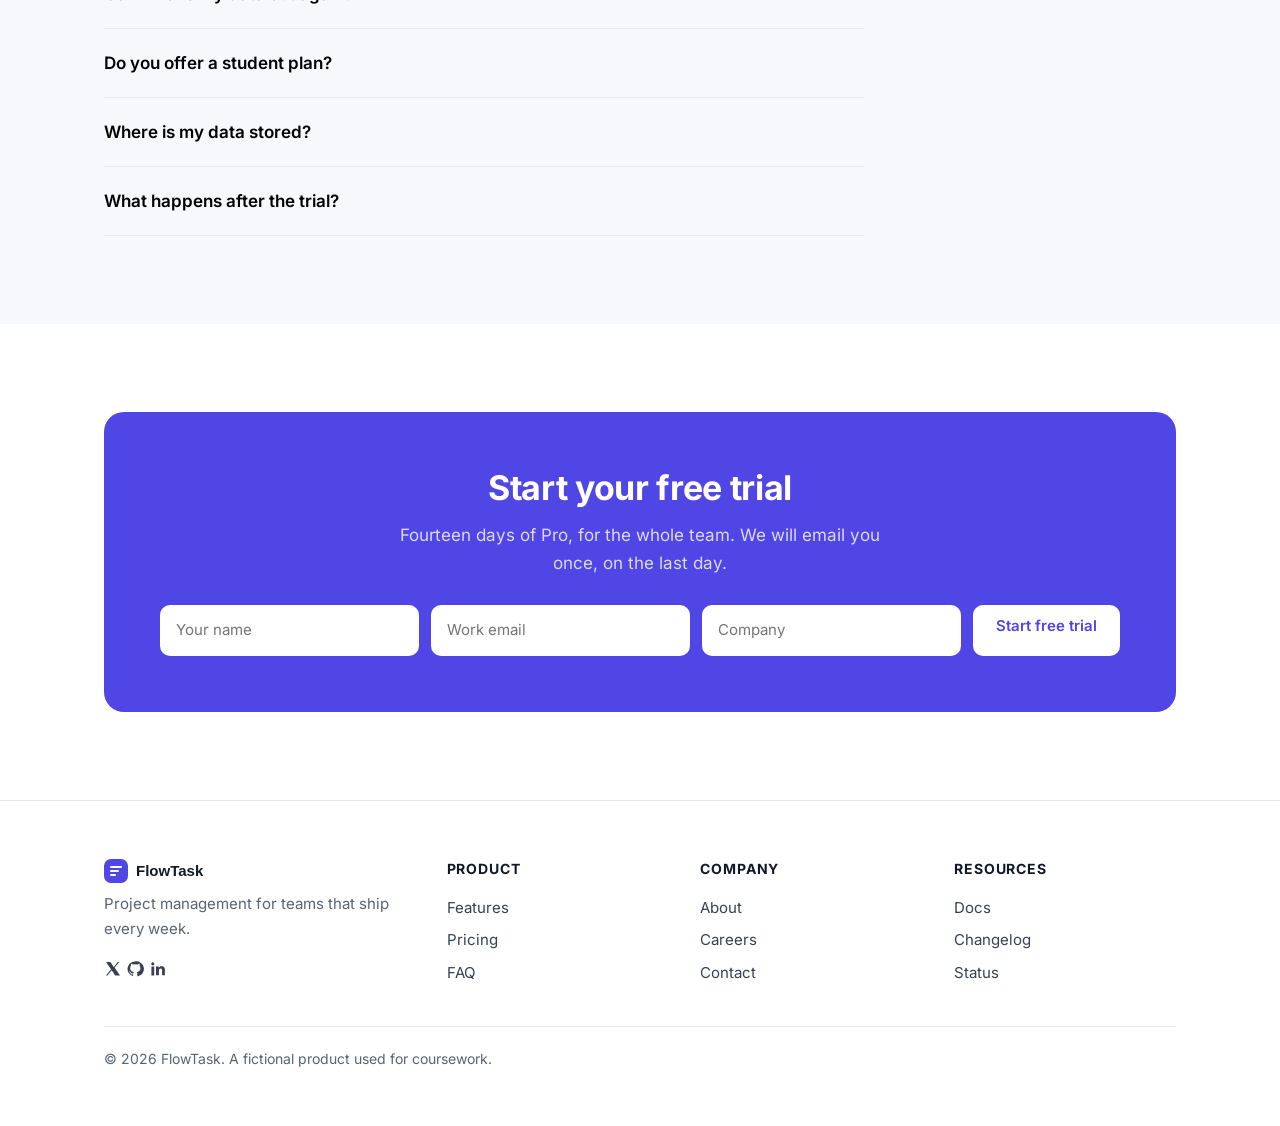
==== commit 9641cf42: "fix: axe issues" ====
--- a/index.html
+++ b/index.html
@@ -12,7 +12,7 @@
   <meta property="og:description" content="Project management for teams that ship every week.">
   <meta property="og:type" content="website">
   <meta property="og:image" content="https://frontend-lab-4-5-ai-agent-for-web-q.vercel.app/img/hero.jpg">
-  <script src="js/main.js"></script>
+  <script src="js/main.js" defer></script>
   <script type="application/ld+json">
   {
     "@context": "https://schema.org",
@@ -65,7 +65,7 @@
         <div class="button button--primary button--lg" id="hero-cta">Get started</div>
         <p class="hero__note muted">Free for 14 days. No credit card required.</p>
       </div>
-      <img class="hero__image" src="img/hero.jpg">
+      <img class="hero__image" src="img/hero.jpg" alt="FlowTask dashboard" fetchpriority="high">
     </div>
   </section>
 
@@ -283,9 +283,9 @@
           on the last day.</p>
 
         <form class="trial__form" id="trial-form">
-          <input class="trial__input" type="text" name="name" placeholder="Your name">
-          <input class="trial__input" type="email" name="email" placeholder="Work email">
-          <input class="trial__input" type="text" name="company" placeholder="Company">
+          <input class="trial__input" type="text" name="name" aria-label="Your name" placeholder="Your name">
+          <input class="trial__input" type="email" name="email" aria-label="Work email" placeholder="Work email">
+          <input class="trial__input" type="text" name="company" aria-label="Company" placeholder="Company">
           <div class="button button--invert" role="button" tabindex="0" id="trial-submit">Start free trial</div>
         </form>
       </div>
@@ -301,17 +301,17 @@
         <img src="img/logo.svg" alt="FlowTask" width="132" height="28">
         <p class="muted">Project management for teams that ship every week.</p>
         <div class="social">
-          <a href="#">
+          <a href="#" aria-label="X">
             <svg width="18" height="18" viewBox="0 0 18 18" aria-hidden="true">
               <path d="M10.6 7.6 15.3 2h-1.5l-4 4.9L6.4 2H2l5 7.3L2 15.5h1.5l4.2-5.2 3.5 5.2H16l-5.4-7.9Z" fill="#374151"/>
             </svg>
           </a>
-          <a href="#">
+          <a href="#" aria-label="GitHub">
             <svg width="18" height="18" viewBox="0 0 18 18" aria-hidden="true">
               <path d="M9 1.5a7.5 7.5 0 0 0-2.4 14.6c.4.1.5-.2.5-.4v-1.4c-2 .4-2.5-.5-2.7-1-.1-.3-.6-1-1-1.2-.3-.2-.8-.6 0-.6.7 0 1.2.7 1.4 1 .8 1.3 2 1 2.5.7.1-.6.3-1 .6-1.2-1.8-.2-3.7-.9-3.7-4 0-.9.3-1.6.8-2.2-.1-.2-.4-1 .1-2.1 0 0 .7-.2 2.2.8a7.4 7.4 0 0 1 4 0c1.5-1 2.2-.8 2.2-.8.5 1.1.2 1.9.1 2.1.5.6.8 1.3.8 2.2 0 3.1-1.9 3.8-3.7 4 .3.3.6.8.6 1.6v2.3c0 .2.1.5.5.4A7.5 7.5 0 0 0 9 1.5Z" fill="#374151"/>
             </svg>
           </a>
-          <a href="#">
+          <a href="#" aria-label="LinkedIn">
             <svg width="18" height="18" viewBox="0 0 18 18" aria-hidden="true">
               <path d="M3.4 6.4h2.8v9H3.4v-9Zm1.4-4.2a1.6 1.6 0 1 1 0 3.2 1.6 1.6 0 0 1 0-3.2ZM8 6.4h2.7v1.2h.1c.4-.7 1.3-1.4 2.7-1.4 2.9 0 3.4 1.8 3.4 4.2v4.9h-2.8v-4.4c0-1 0-2.4-1.5-2.4s-1.7 1.1-1.7 2.3v4.5H8v-9Z" fill="#374151"/>
             </svg>
--- a/css/styles.css
+++ b/css/styles.css
@@ -9,7 +9,7 @@
 
 :root {
   --ink: #111827;
-  --ink-muted: #939ba7;
+  --ink-muted: #596375;
   --ink-soft: #717985;
   --brand: #4f46e5;
   --brand-dark: #4338ca;
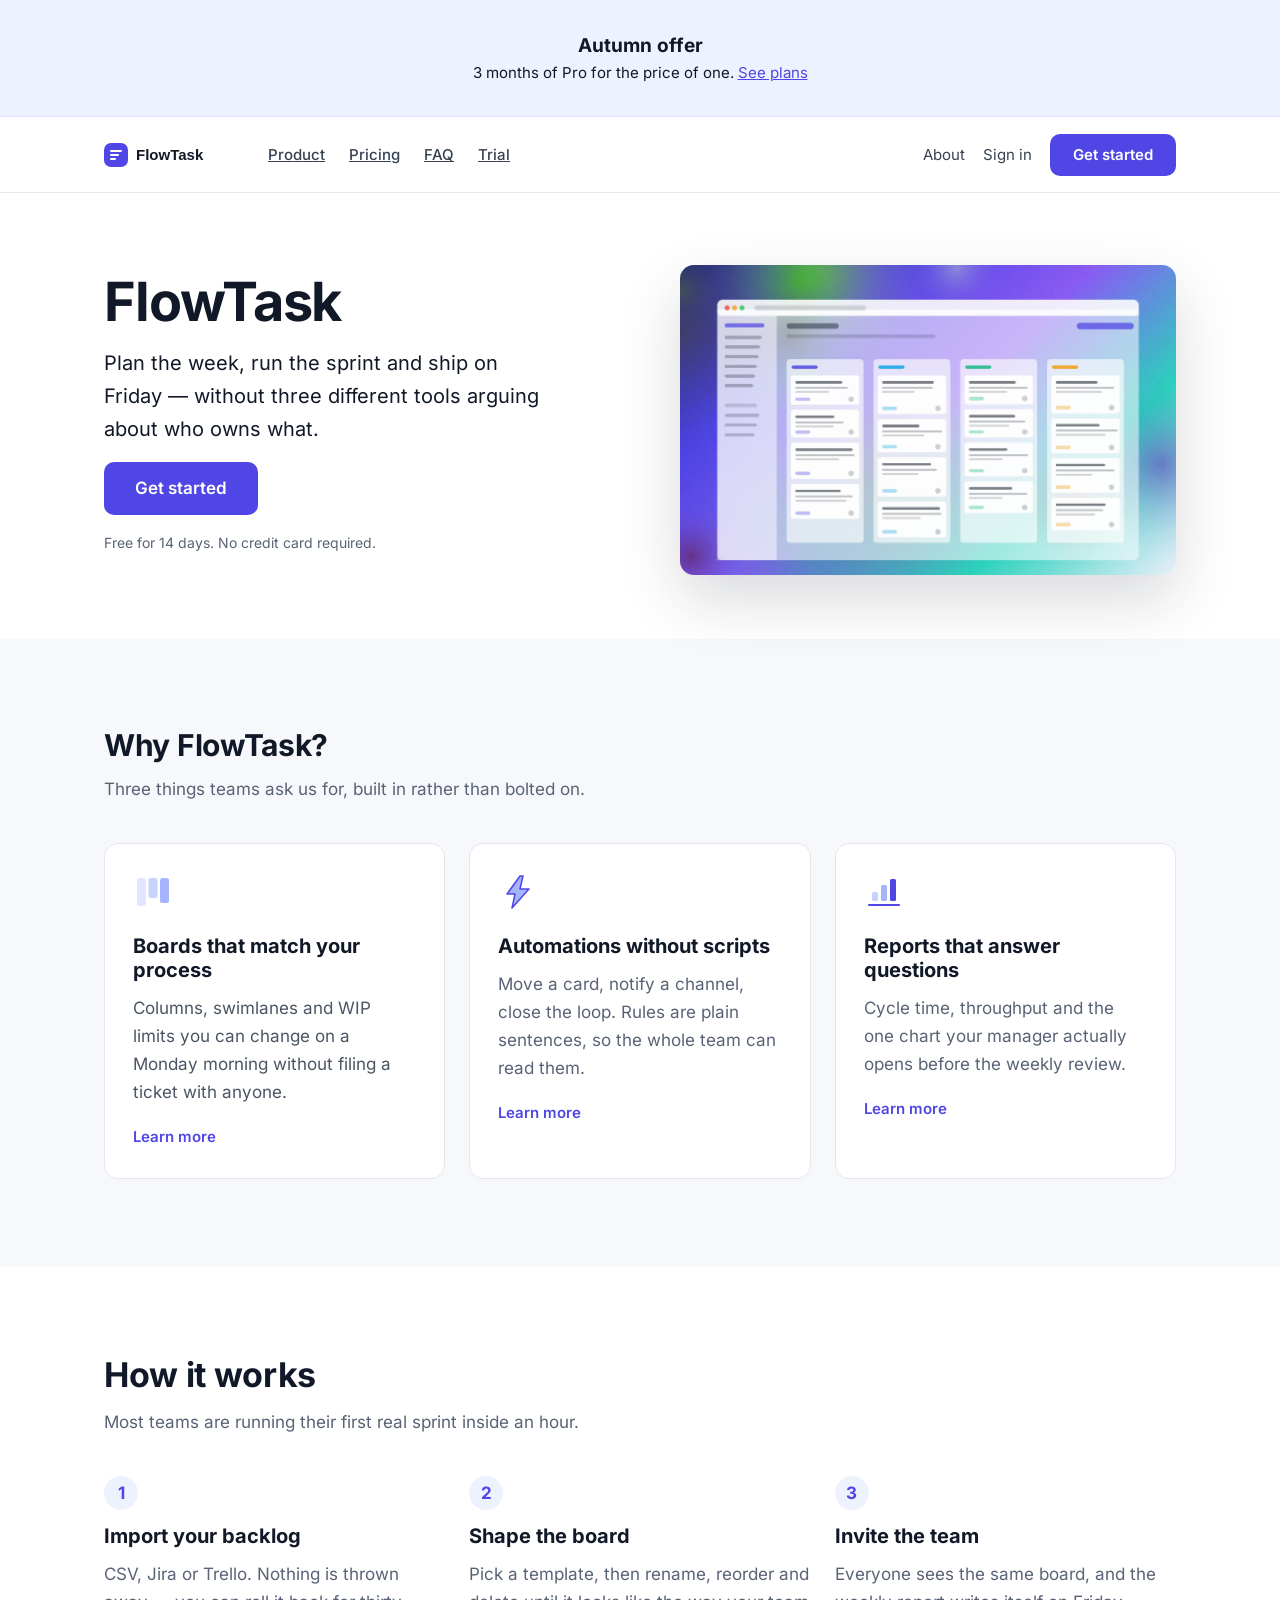
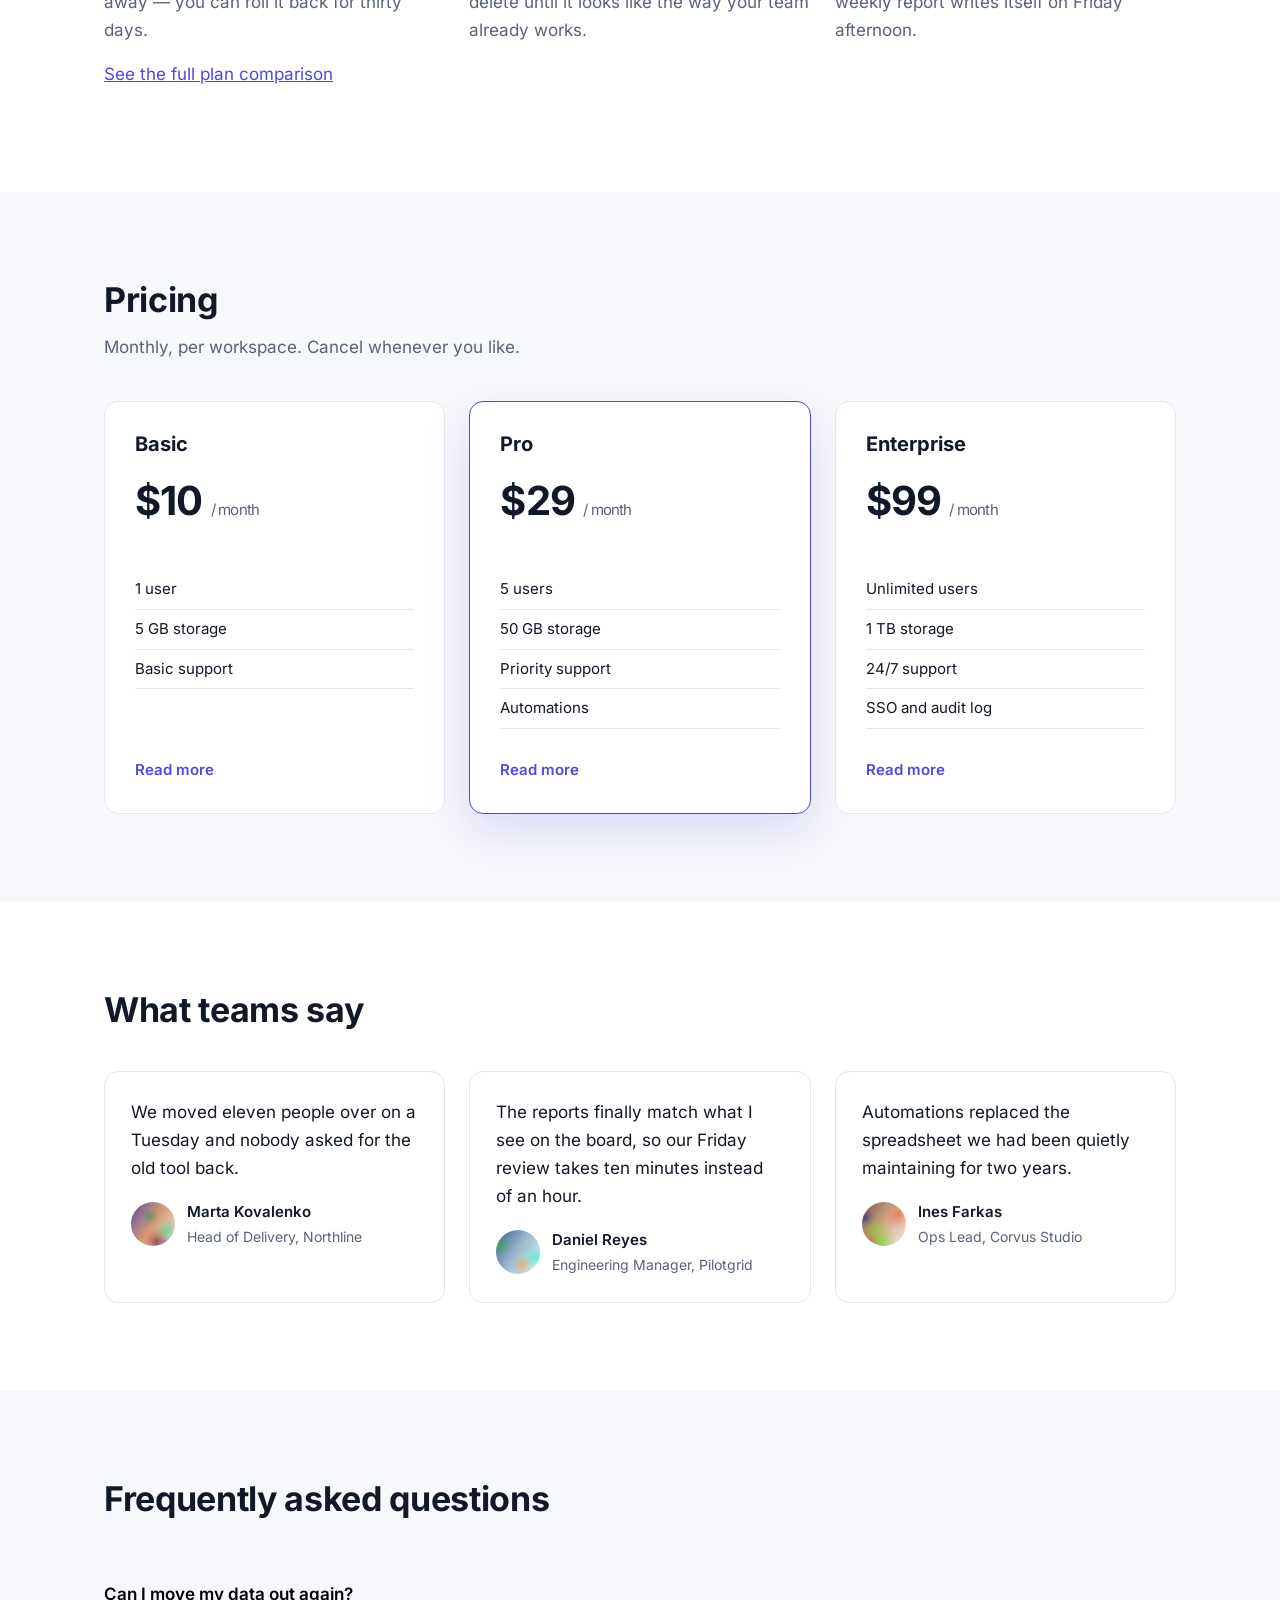
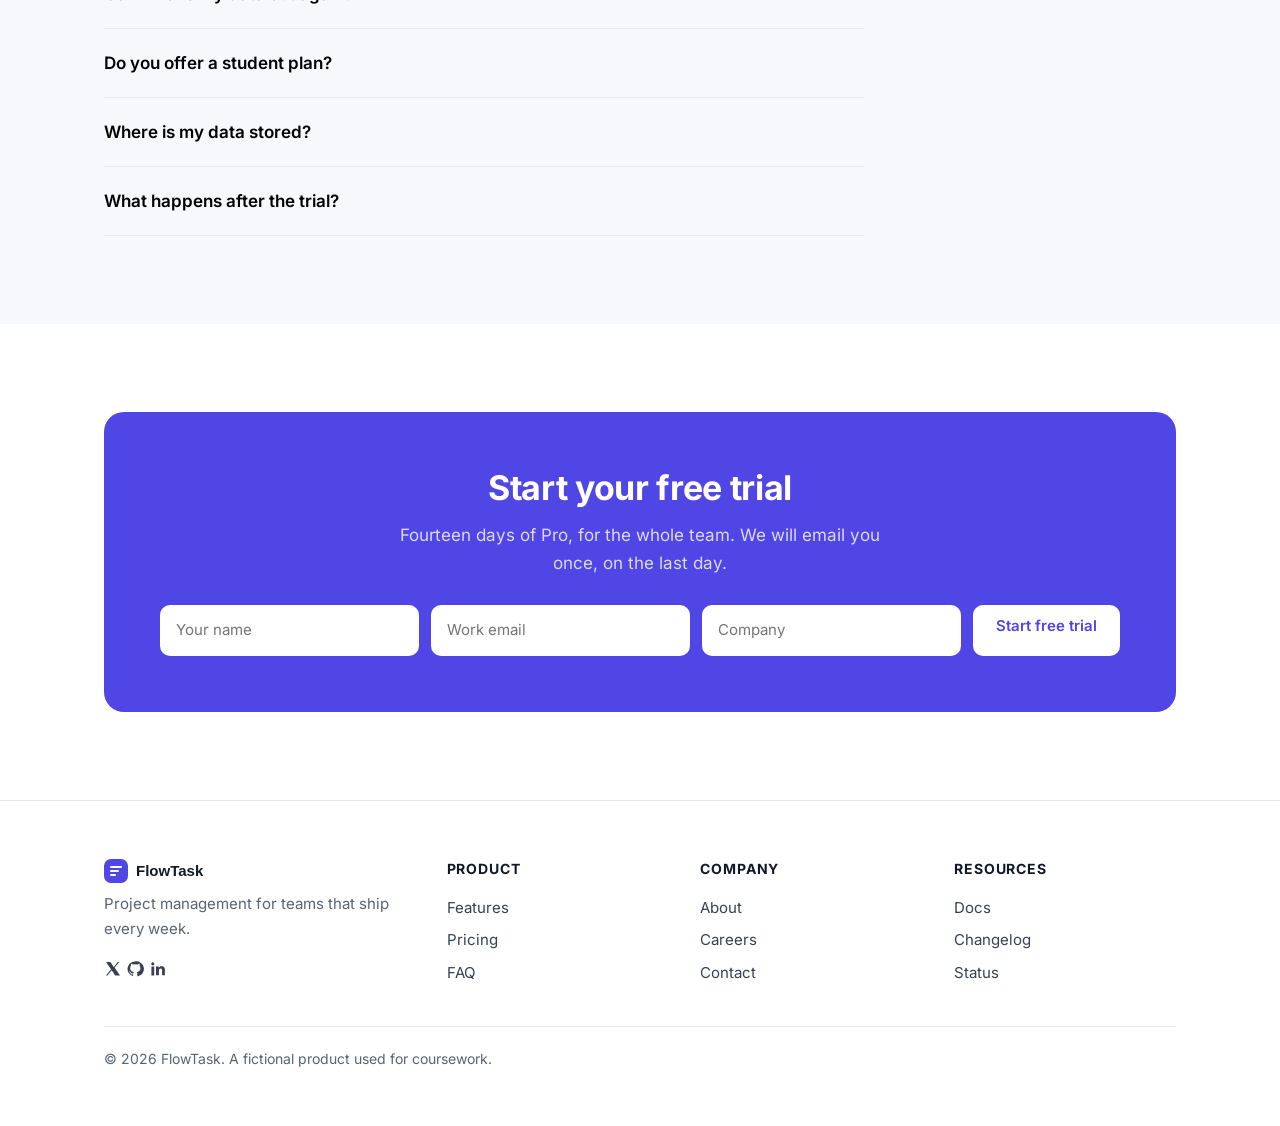
==== commit 790cec83: "fix: lighthouse issues" ====
--- a/index.html
+++ b/index.html
@@ -4,6 +4,7 @@
   <meta charset="utf-8">
   <meta name="viewport" content="width=device-width, initial-scale=1">
   <title>FlowTask</title>
+  <link rel="preload" as="image" href="img/hero.jpg" fetchpriority="high">
   <link rel="icon" href="img/logo.svg" type="image/svg+xml">
   <link rel="stylesheet" href="css/styles.css">
   <link rel="canonical" href="https://frontend-lab-4-5-ai-agent-for-web-q.vercel.app/">
--- a/css/styles.css
+++ b/css/styles.css
@@ -10,7 +10,7 @@
 :root {
   --ink: #111827;
   --ink-muted: #596375;
-  --ink-soft: #717985;
+  --ink-soft: #4b5563;
   --brand: #4f46e5;
   --brand-dark: #4338ca;
   --brand-tint: #eef2ff;
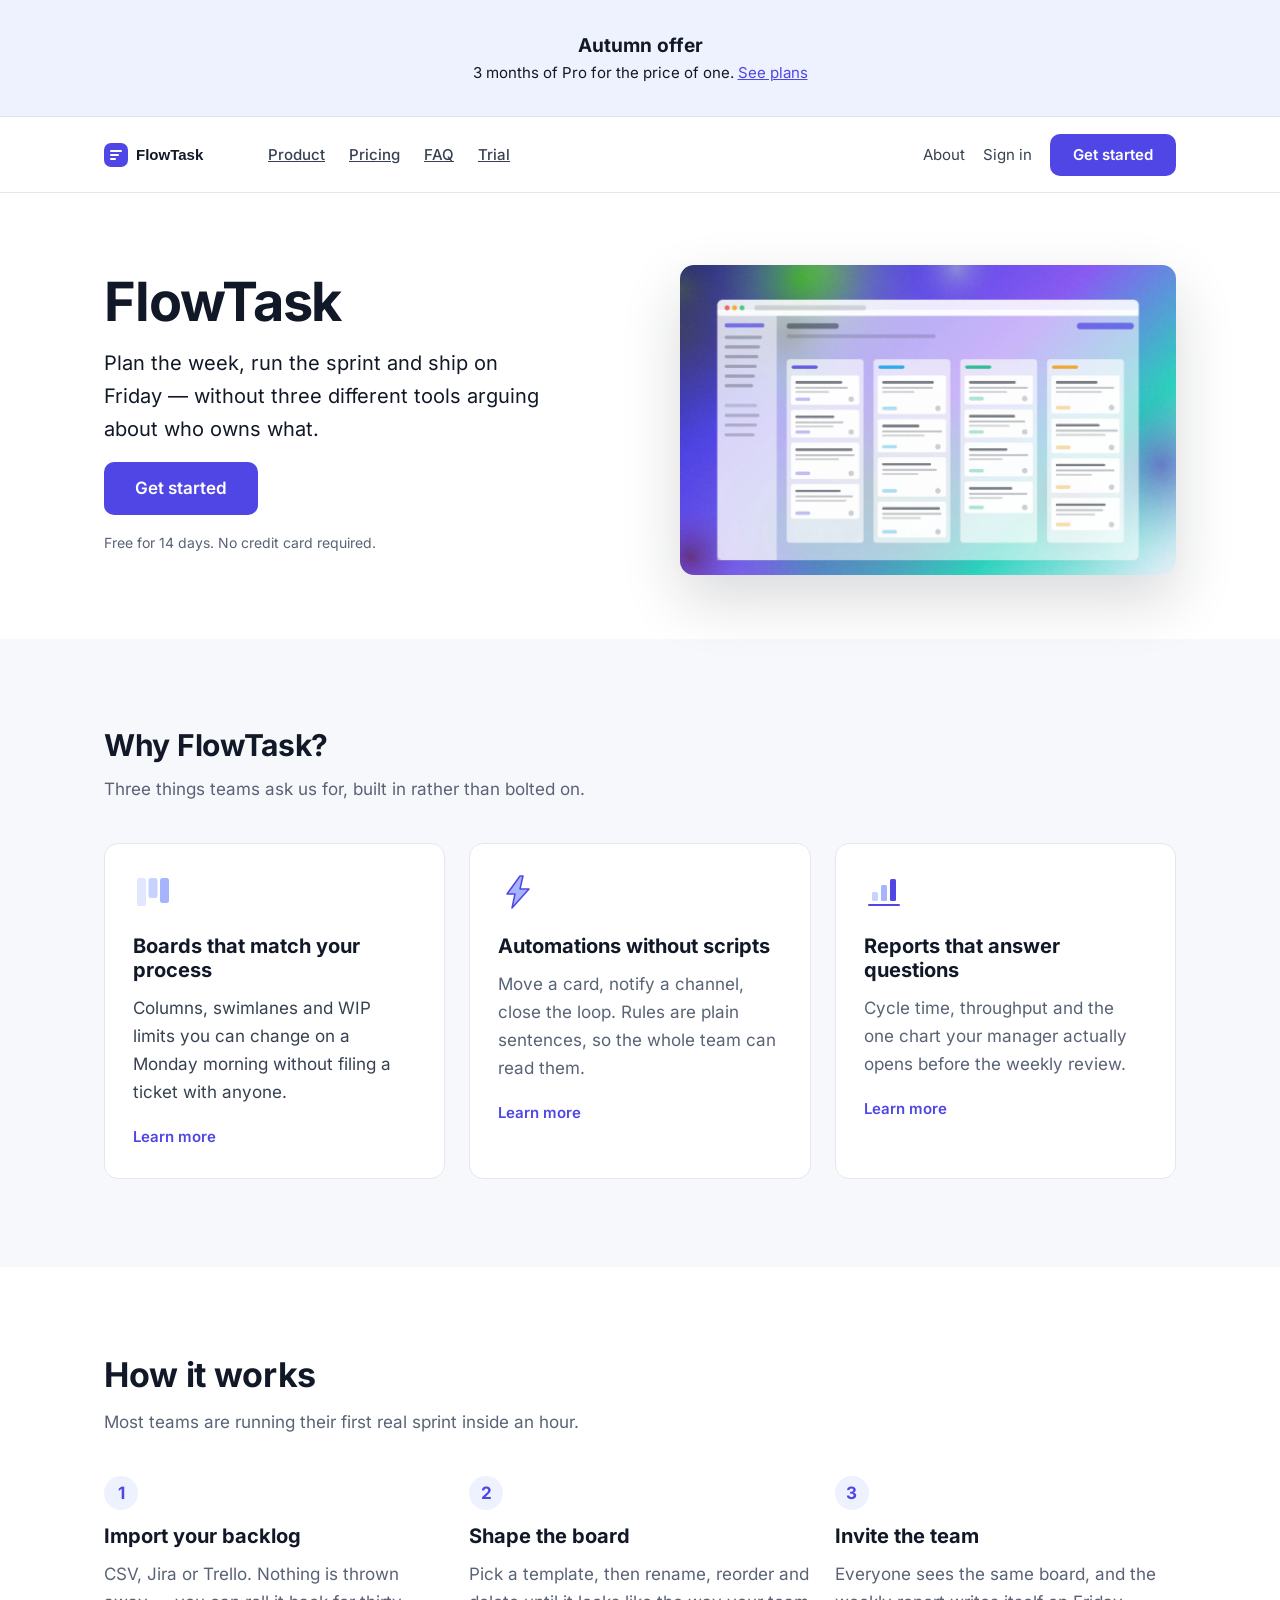
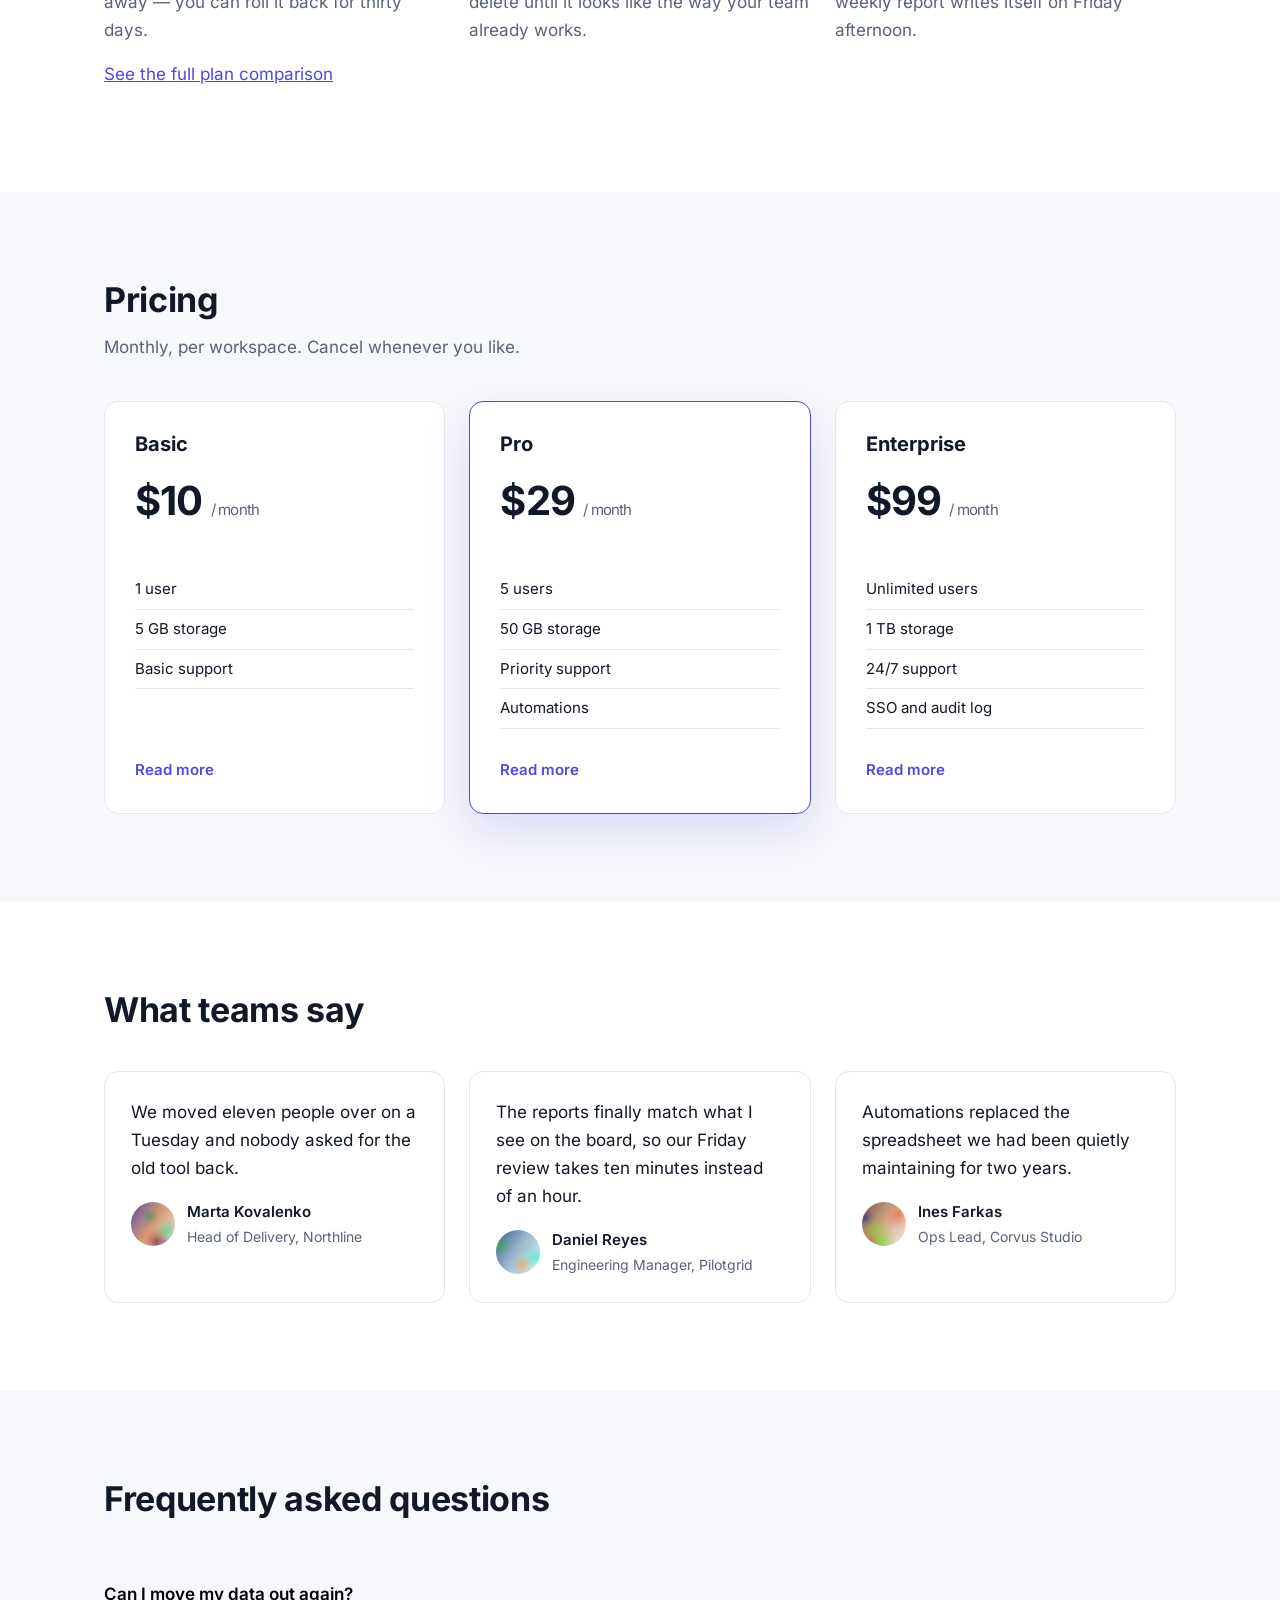
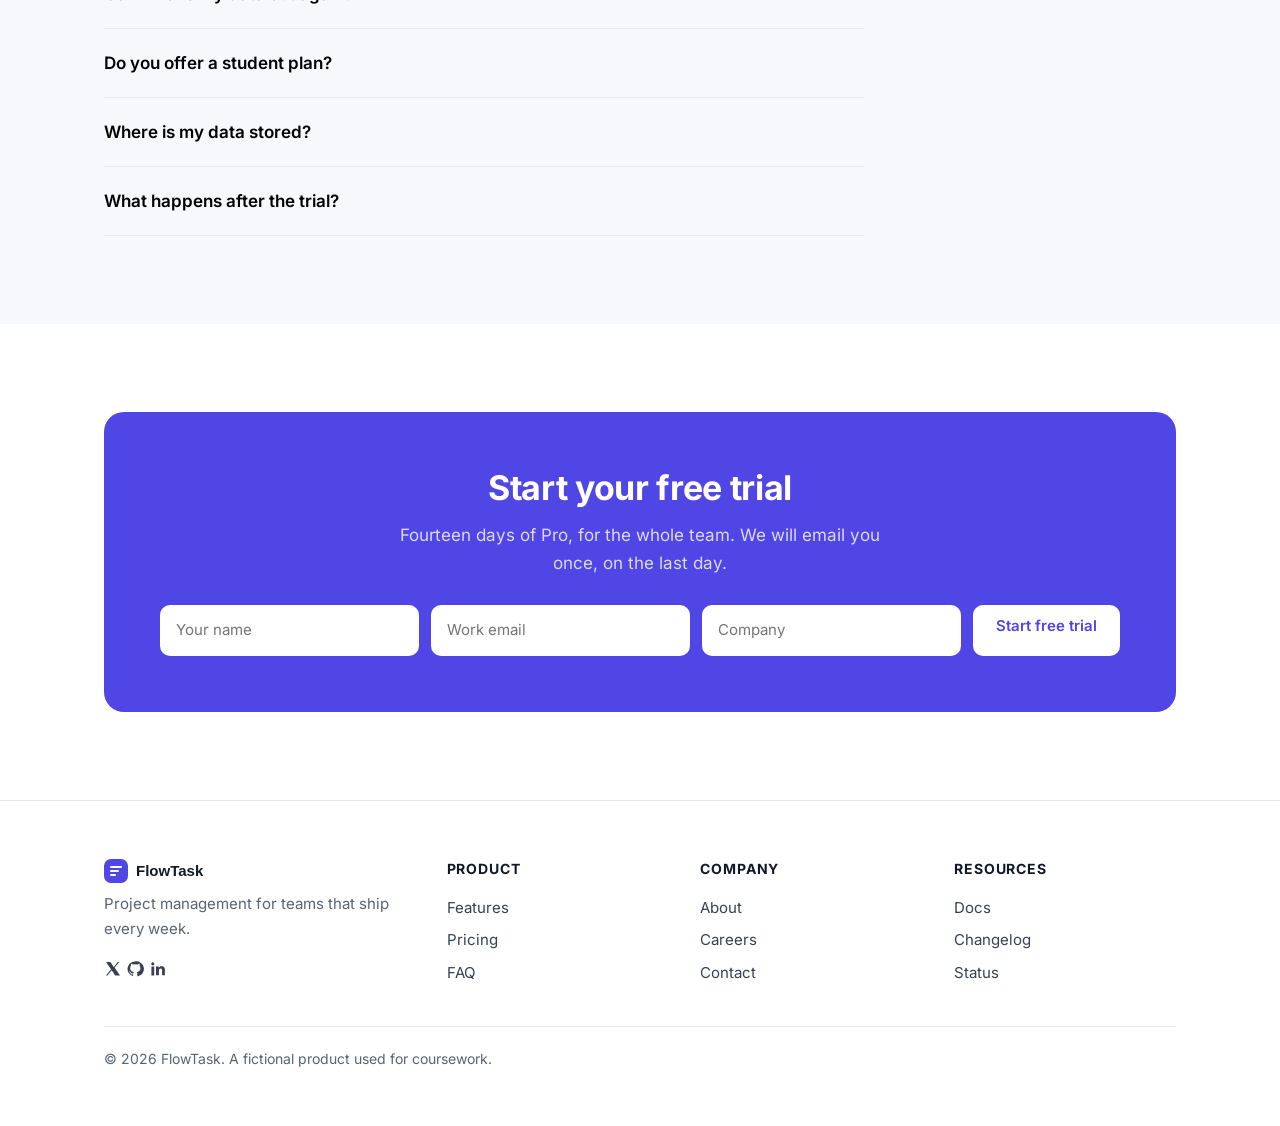
==== commit 0415eeca: "fix: hero image to webp format" ====
--- a/index.html
+++ b/index.html
@@ -4,7 +4,8 @@
   <meta charset="utf-8">
   <meta name="viewport" content="width=device-width, initial-scale=1">
   <title>FlowTask</title>
-  <link rel="preload" as="image" href="img/hero.jpg" fetchpriority="high">
+  <link rel="preload" as="image" href="img/hero.webp" fetchpriority="high">
+  <link rel="preload" as="font" href="fonts/inter-latin.woff2" type="font/woff2" crossorigin>
   <link rel="icon" href="img/logo.svg" type="image/svg+xml">
   <link rel="stylesheet" href="css/styles.css">
   <link rel="canonical" href="https://frontend-lab-4-5-ai-agent-for-web-q.vercel.app/">
@@ -12,7 +13,7 @@
   <meta property="og:title" content="FlowTask">
   <meta property="og:description" content="Project management for teams that ship every week.">
   <meta property="og:type" content="website">
-  <meta property="og:image" content="https://frontend-lab-4-5-ai-agent-for-web-q.vercel.app/img/hero.jpg">
+  <meta property="og:image" content="https://frontend-lab-4-5-ai-agent-for-web-q.vercel.app/img/hero.webp">
   <script src="js/main.js" defer></script>
   <script type="application/ld+json">
   {
@@ -66,7 +67,7 @@
         <div class="button button--primary button--lg" id="hero-cta">Get started</div>
         <p class="hero__note muted">Free for 14 days. No credit card required.</p>
       </div>
-      <img class="hero__image" src="img/hero.jpg" alt="FlowTask dashboard" fetchpriority="high">
+      <img class="hero__image" src="img/hero.webp" alt="FlowTask dashboard" fetchpriority="high">
     </div>
   </section>
 
--- a/css/styles.css
+++ b/css/styles.css
@@ -10,7 +10,7 @@
 :root {
   --ink: #111827;
   --ink-muted: #596375;
-  --ink-soft: #4b5563;
+  --ink-soft: #374151;
   --brand: #4f46e5;
   --brand-dark: #4338ca;
   --brand-tint: #eef2ff;
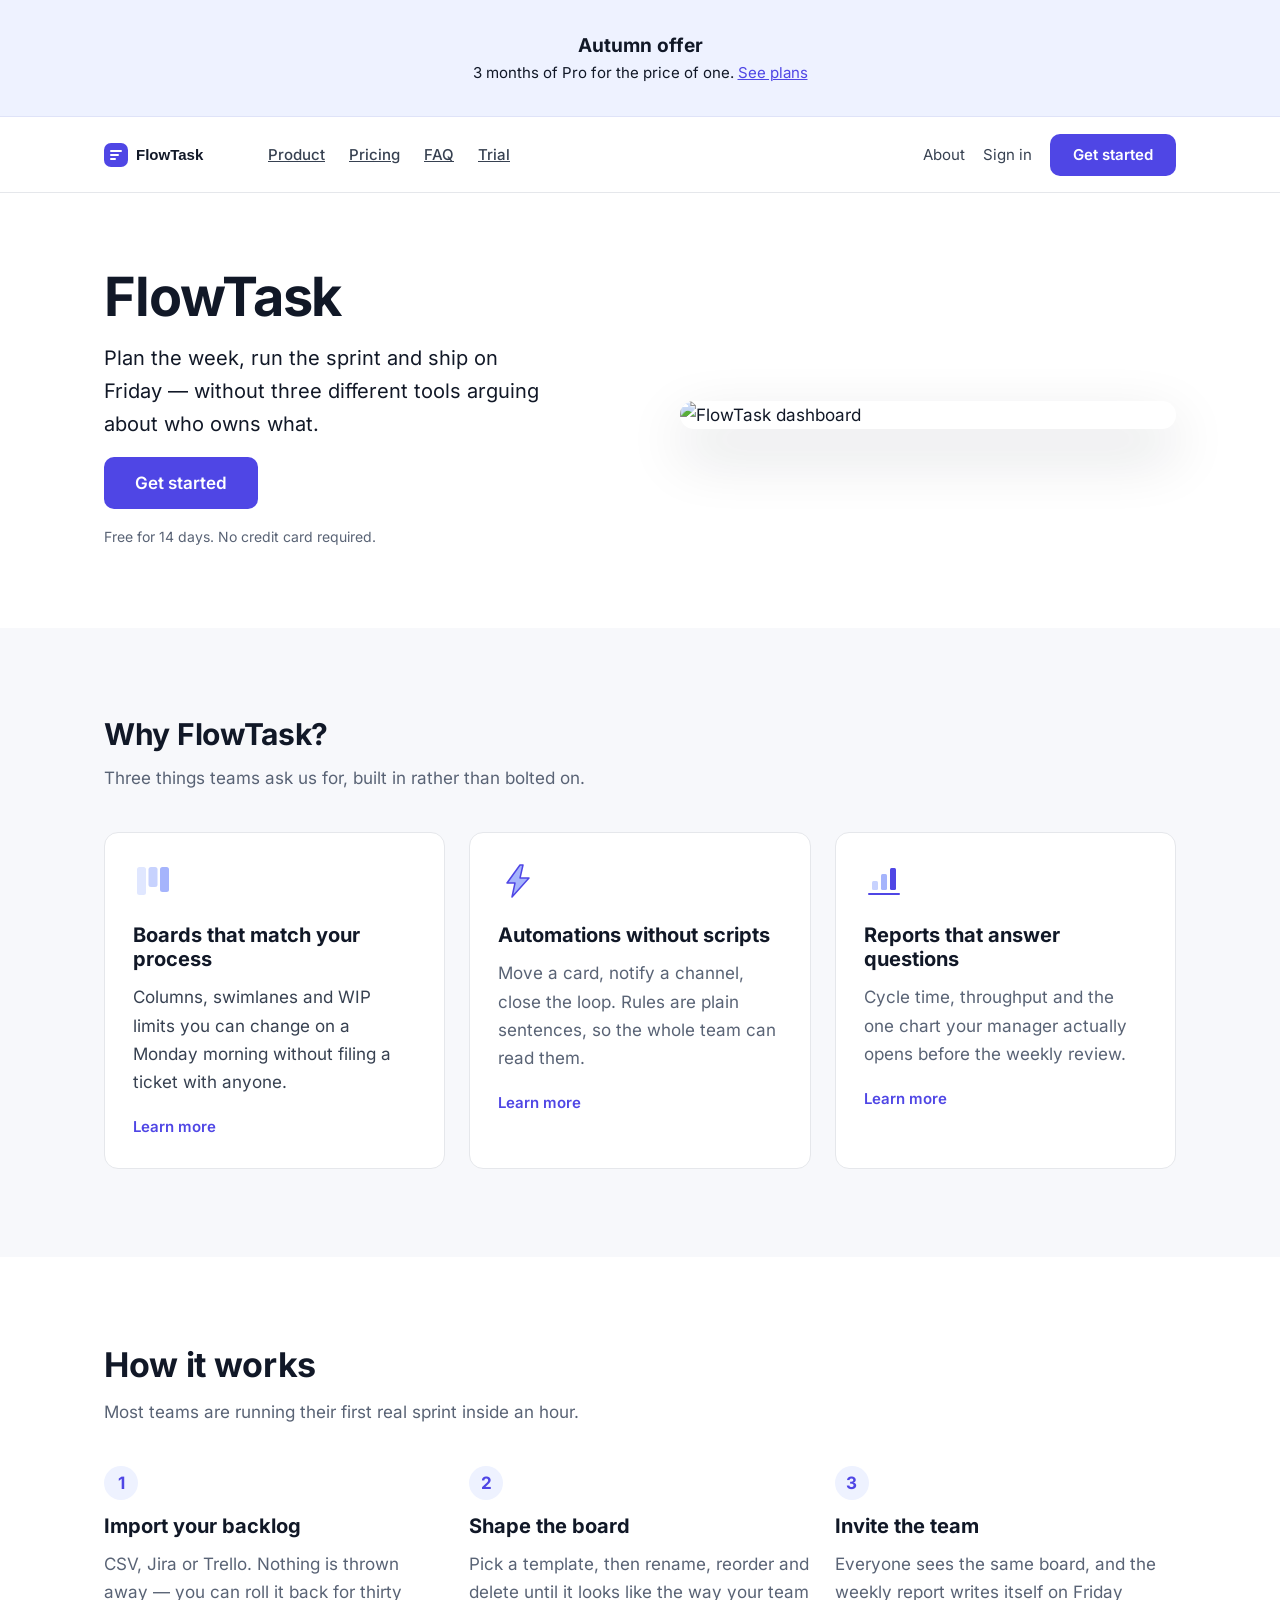
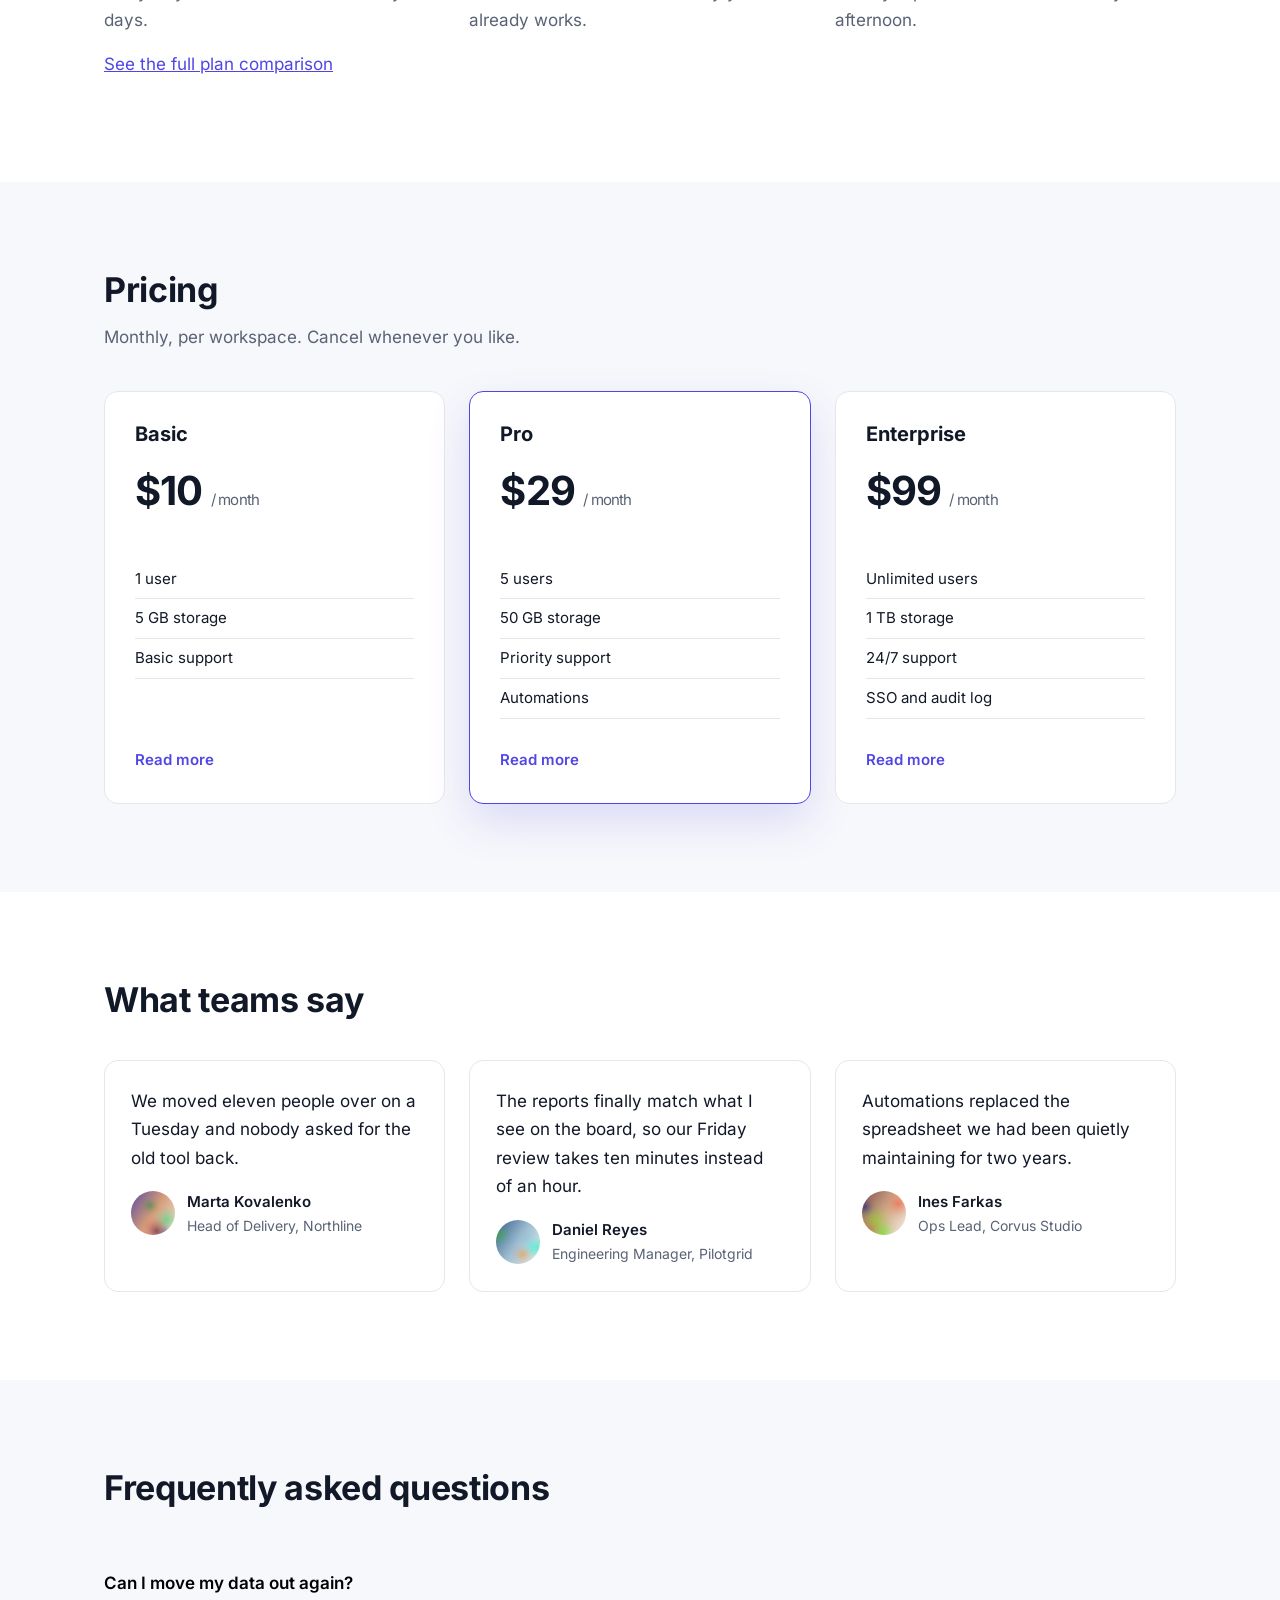
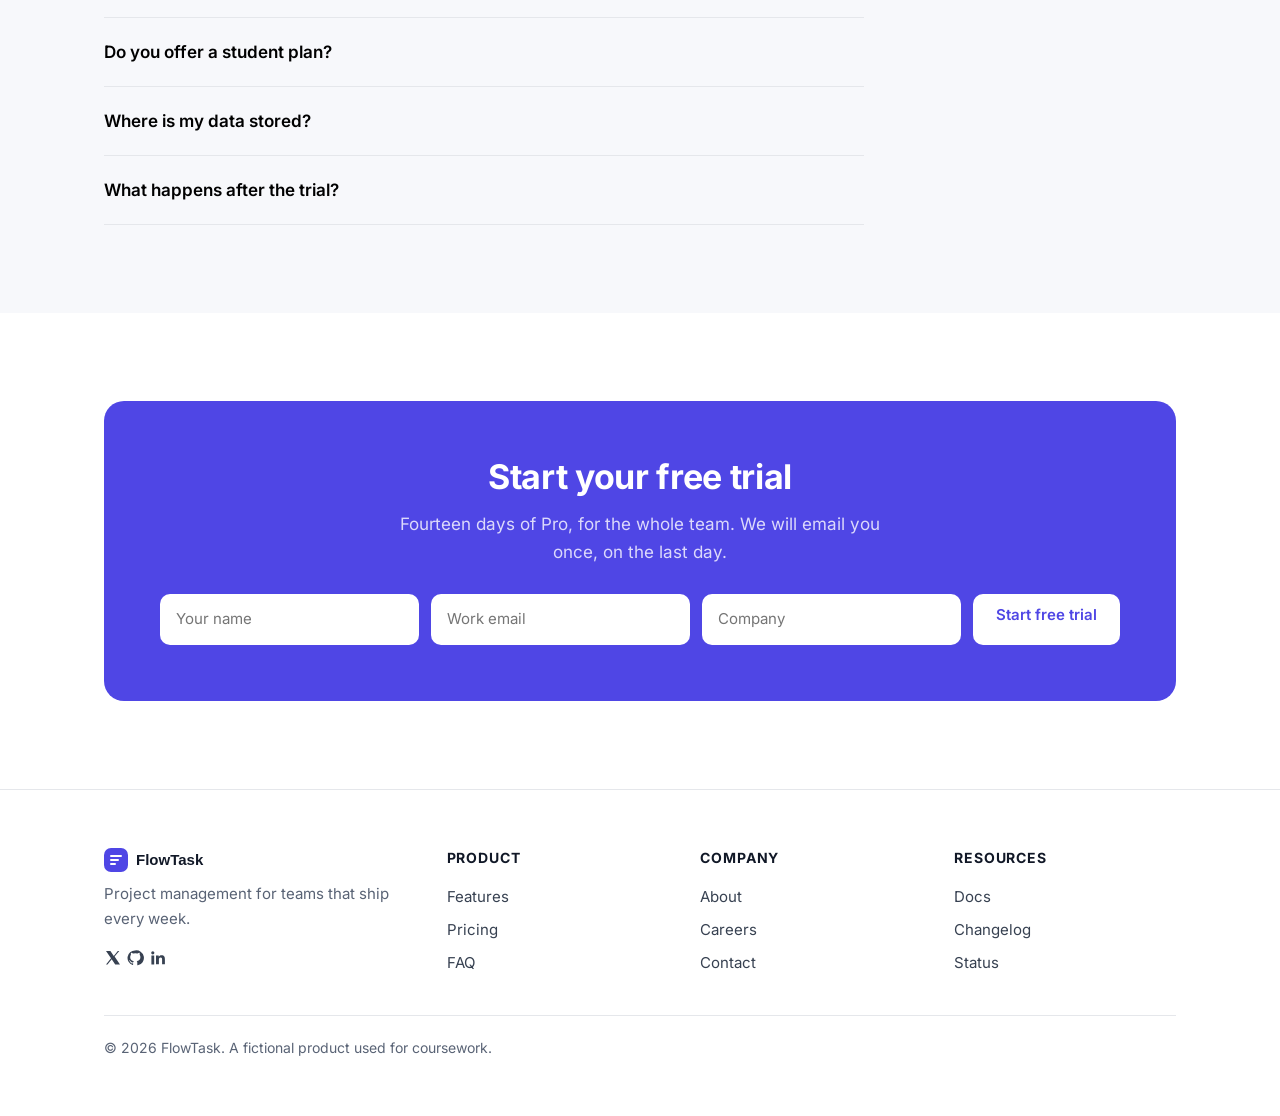
==== commit f7d26da9: "Merge remote-tracking branch 'origin/main' # Conflicts: #	index.html" ====
--- a/index.html
+++ b/index.html
@@ -67,7 +67,7 @@
         <div class="button button--primary button--lg" id="hero-cta">Get started</div>
         <p class="hero__note muted">Free for 14 days. No credit card required.</p>
       </div>
-      <img class="hero__image" src="img/hero.webp" alt="FlowTask dashboard" fetchpriority="high">
+      <img class="hero__image" src="img/hero.jpg" alt="FlowTask dashboard" fetchpriority="high">
     </div>
   </section>
 
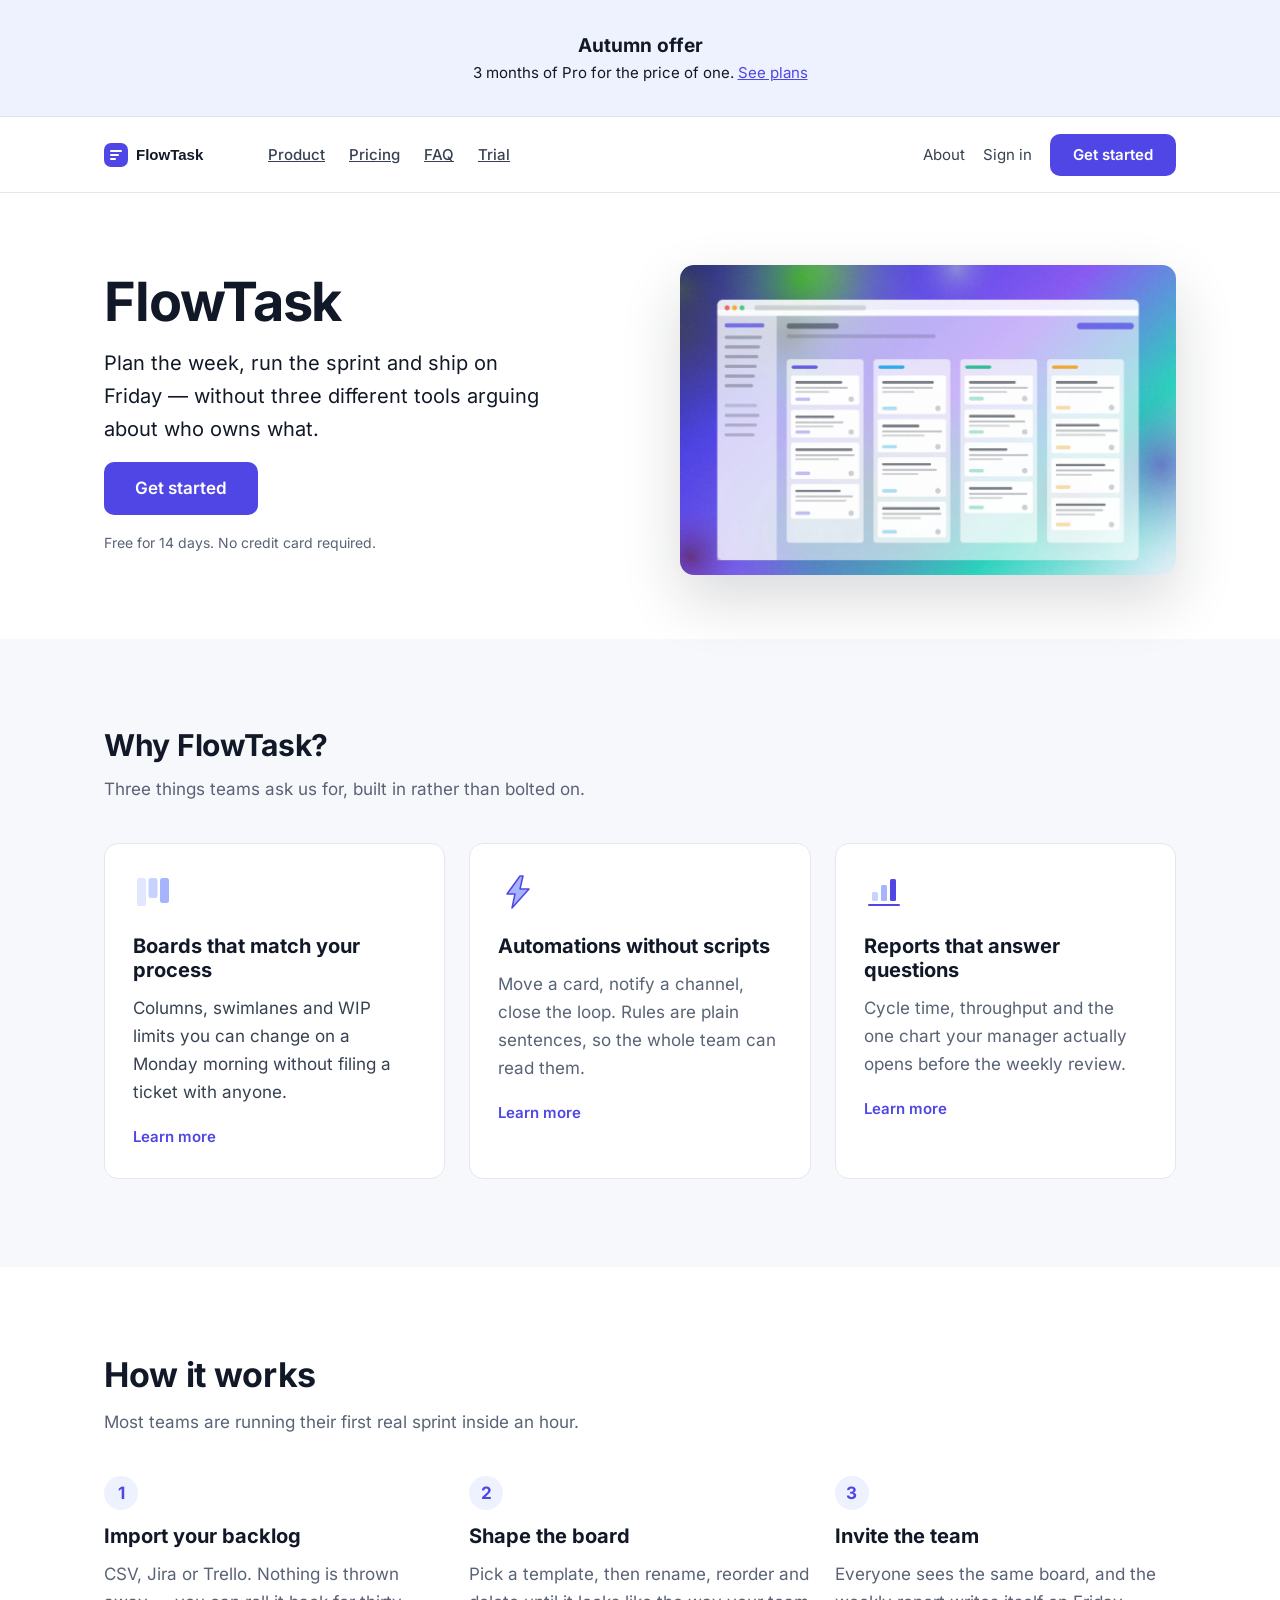
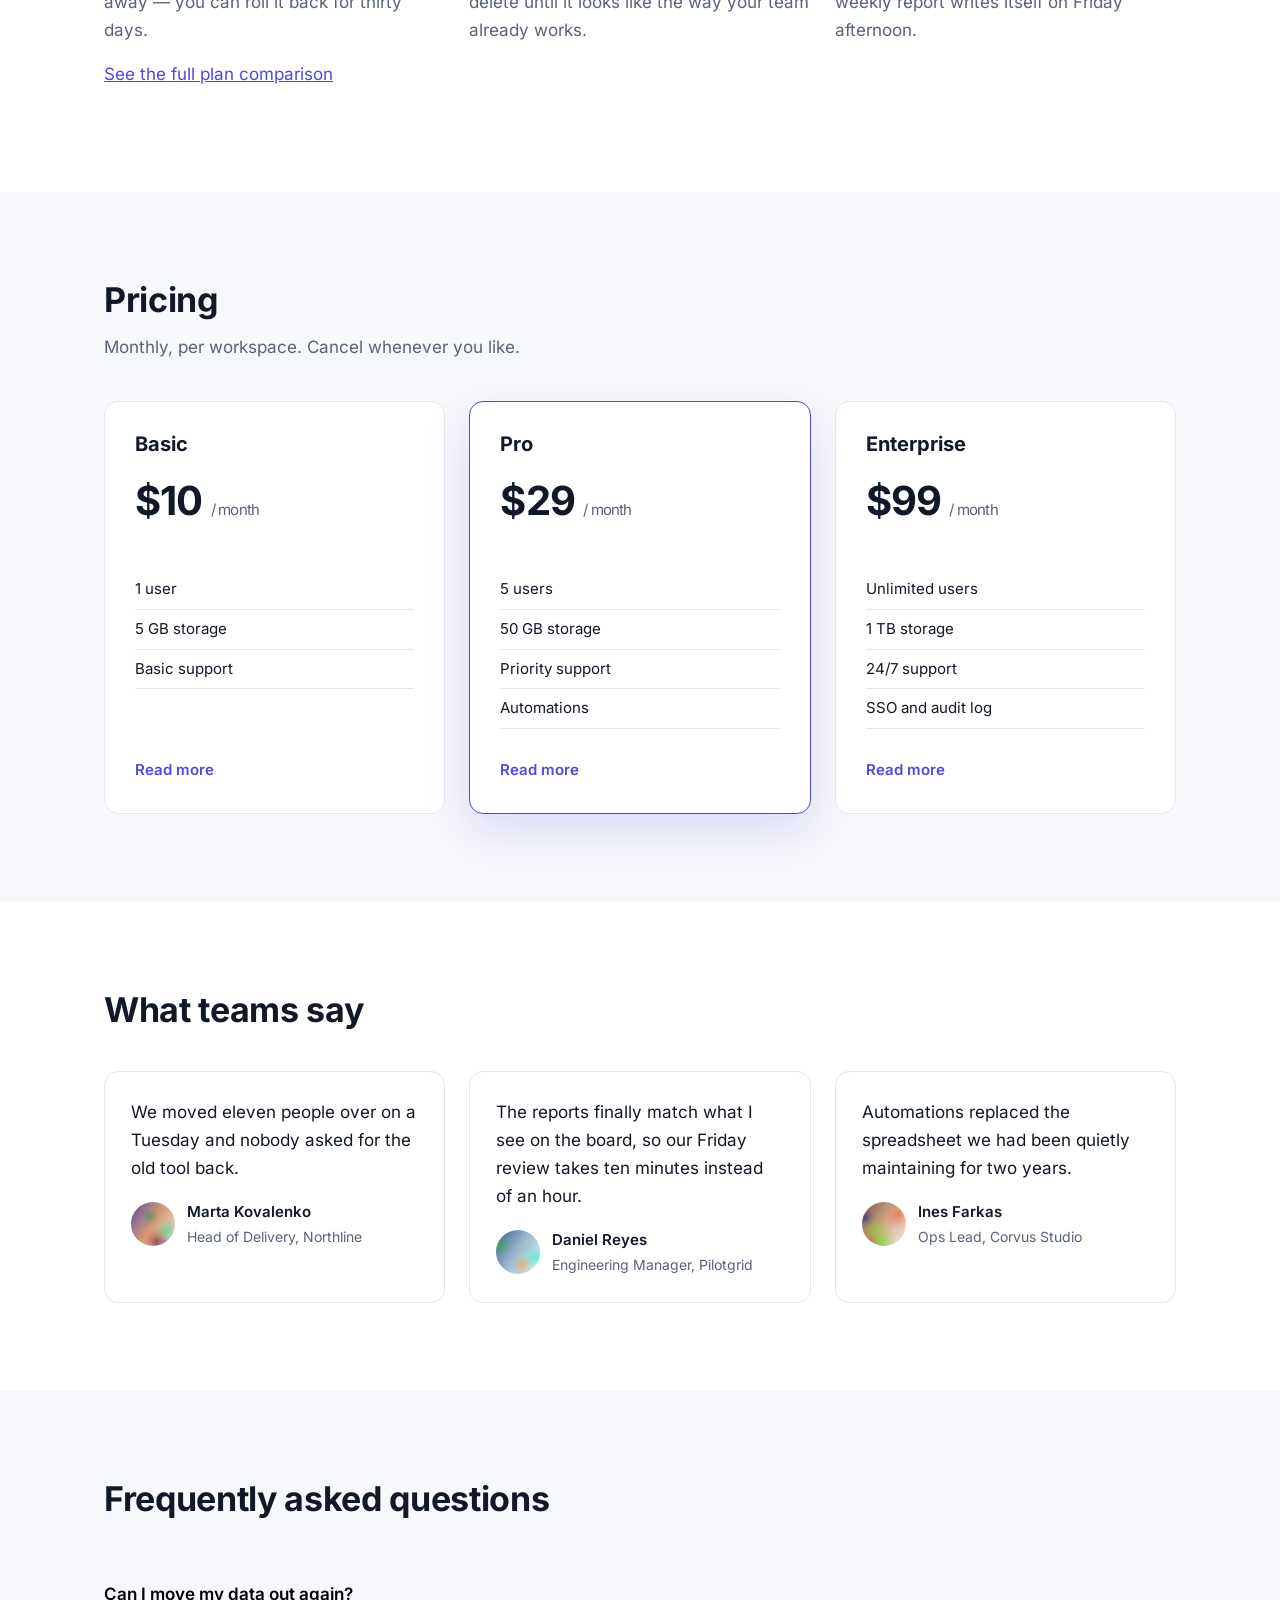
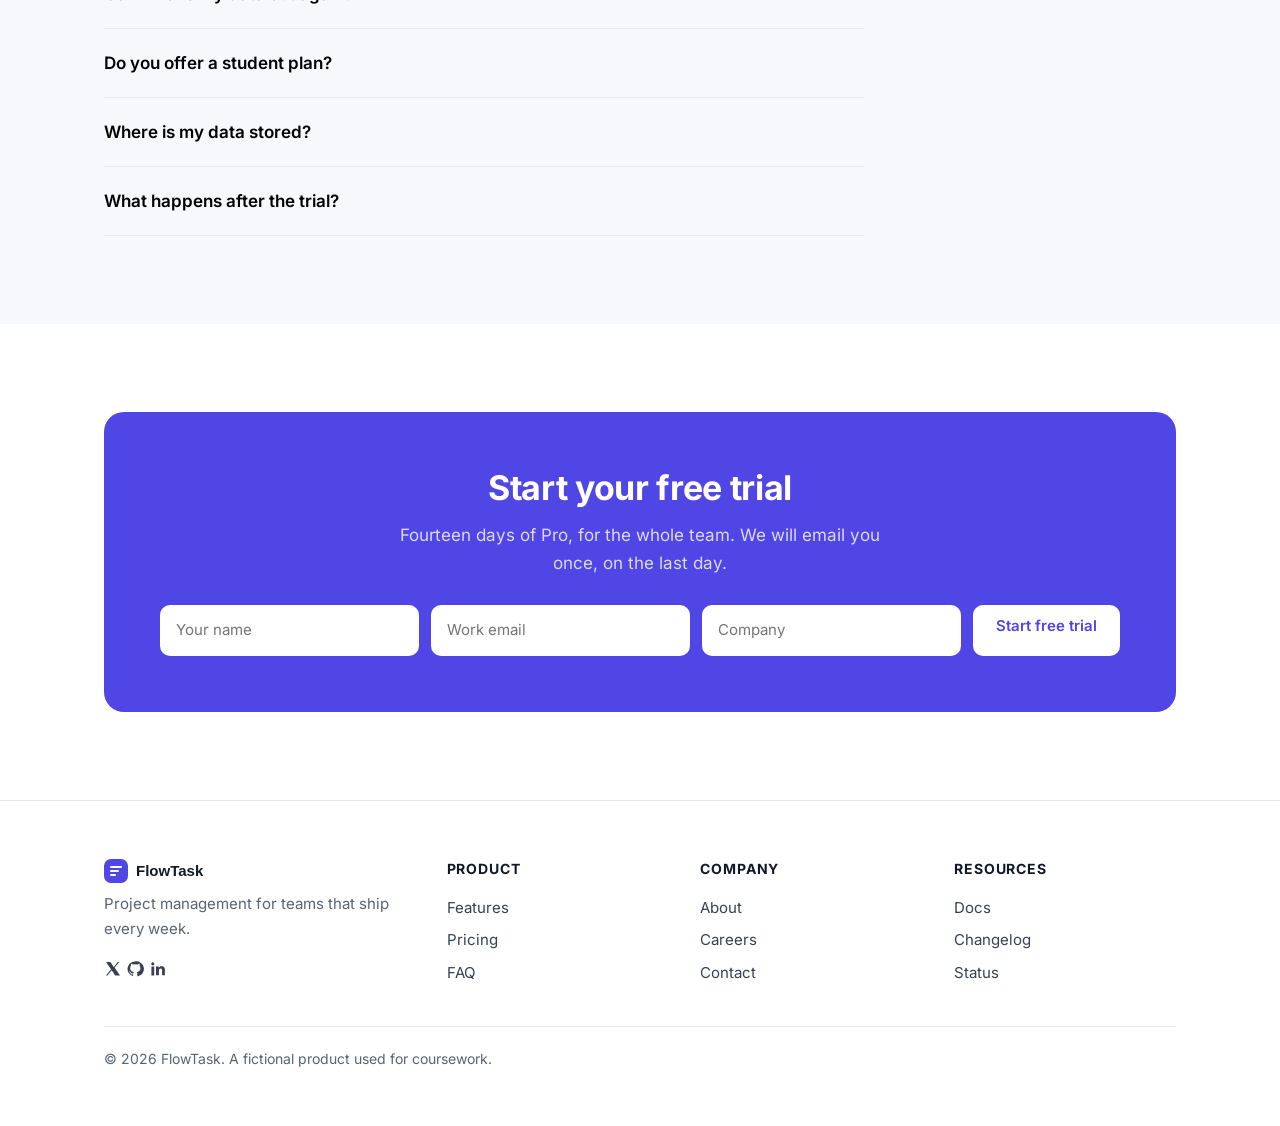
==== commit 26865371: "fix: index" ====
--- a/index.html
+++ b/index.html
@@ -67,7 +67,7 @@
         <div class="button button--primary button--lg" id="hero-cta">Get started</div>
         <p class="hero__note muted">Free for 14 days. No credit card required.</p>
       </div>
-      <img class="hero__image" src="img/hero.jpg" alt="FlowTask dashboard" fetchpriority="high">
+      <img class="hero__image" src="img/hero.webp" alt="FlowTask dashboard" fetchpriority="high">
     </div>
   </section>
 
